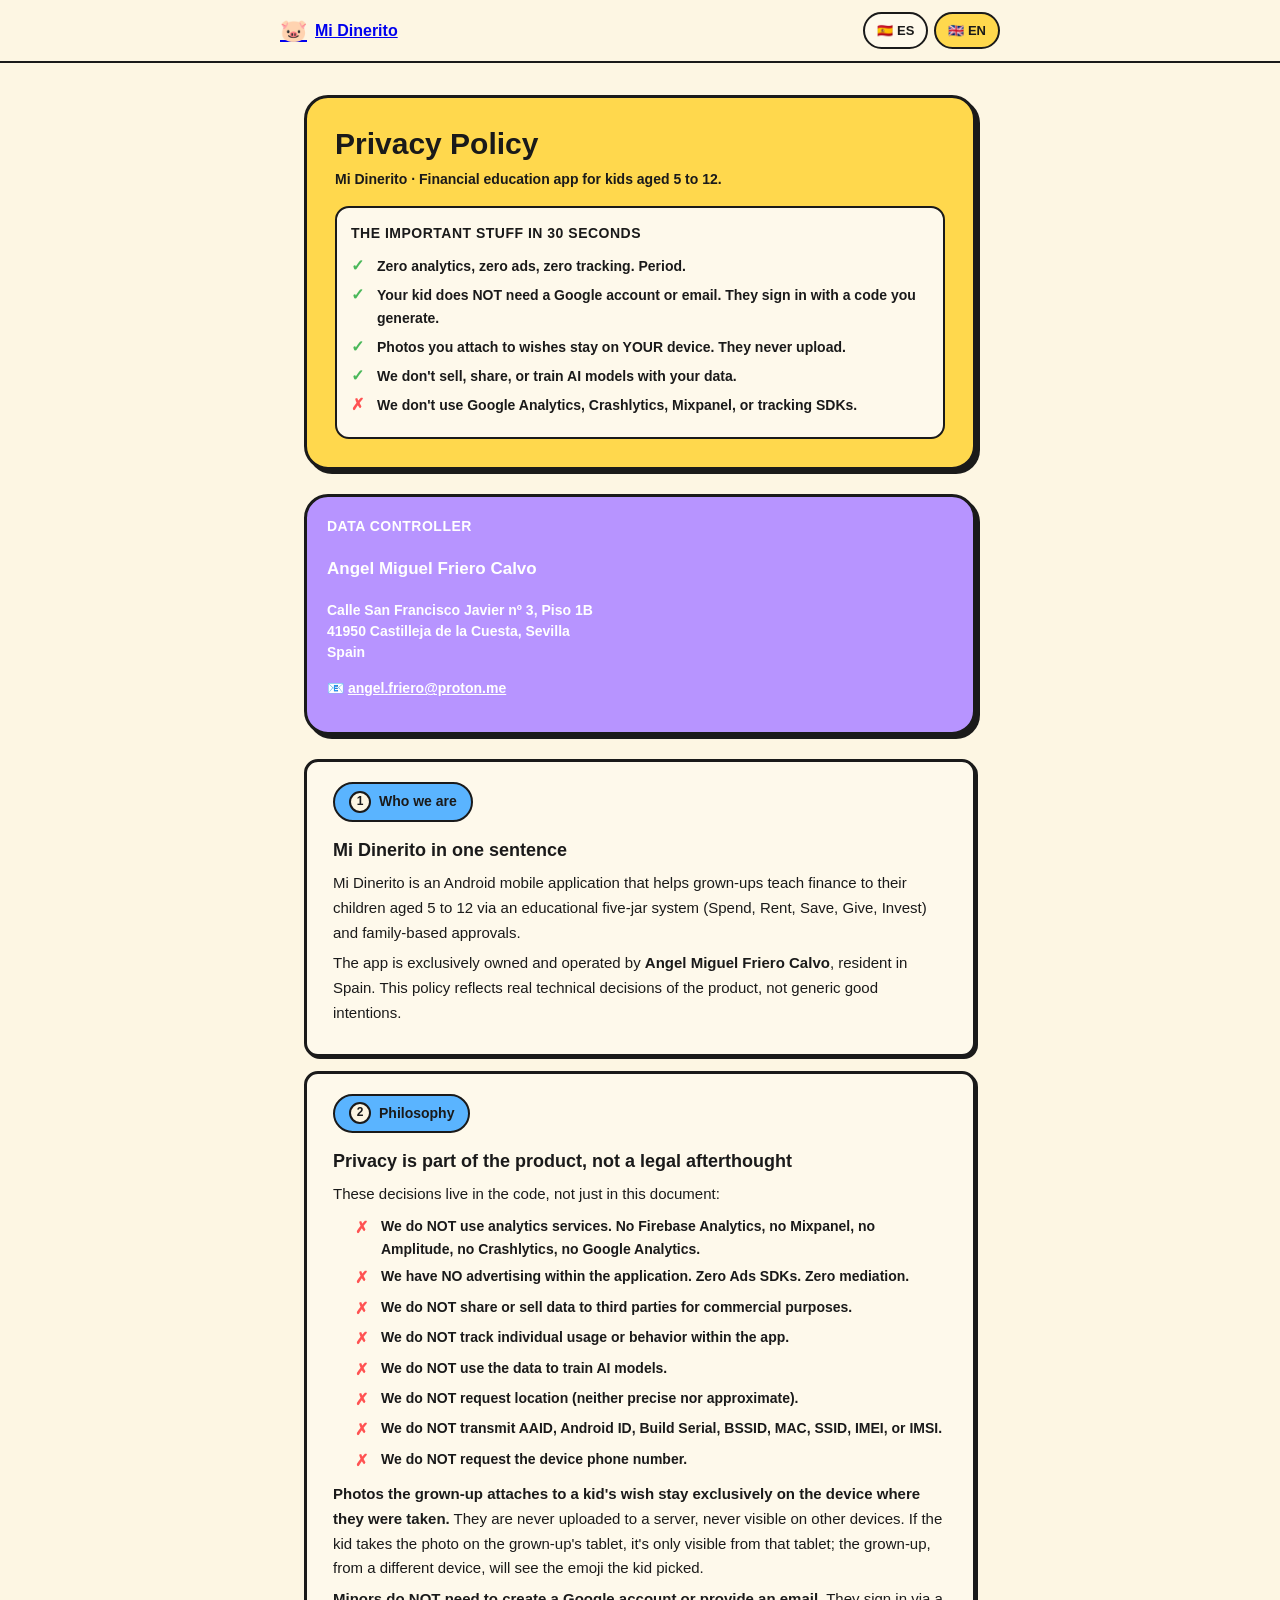
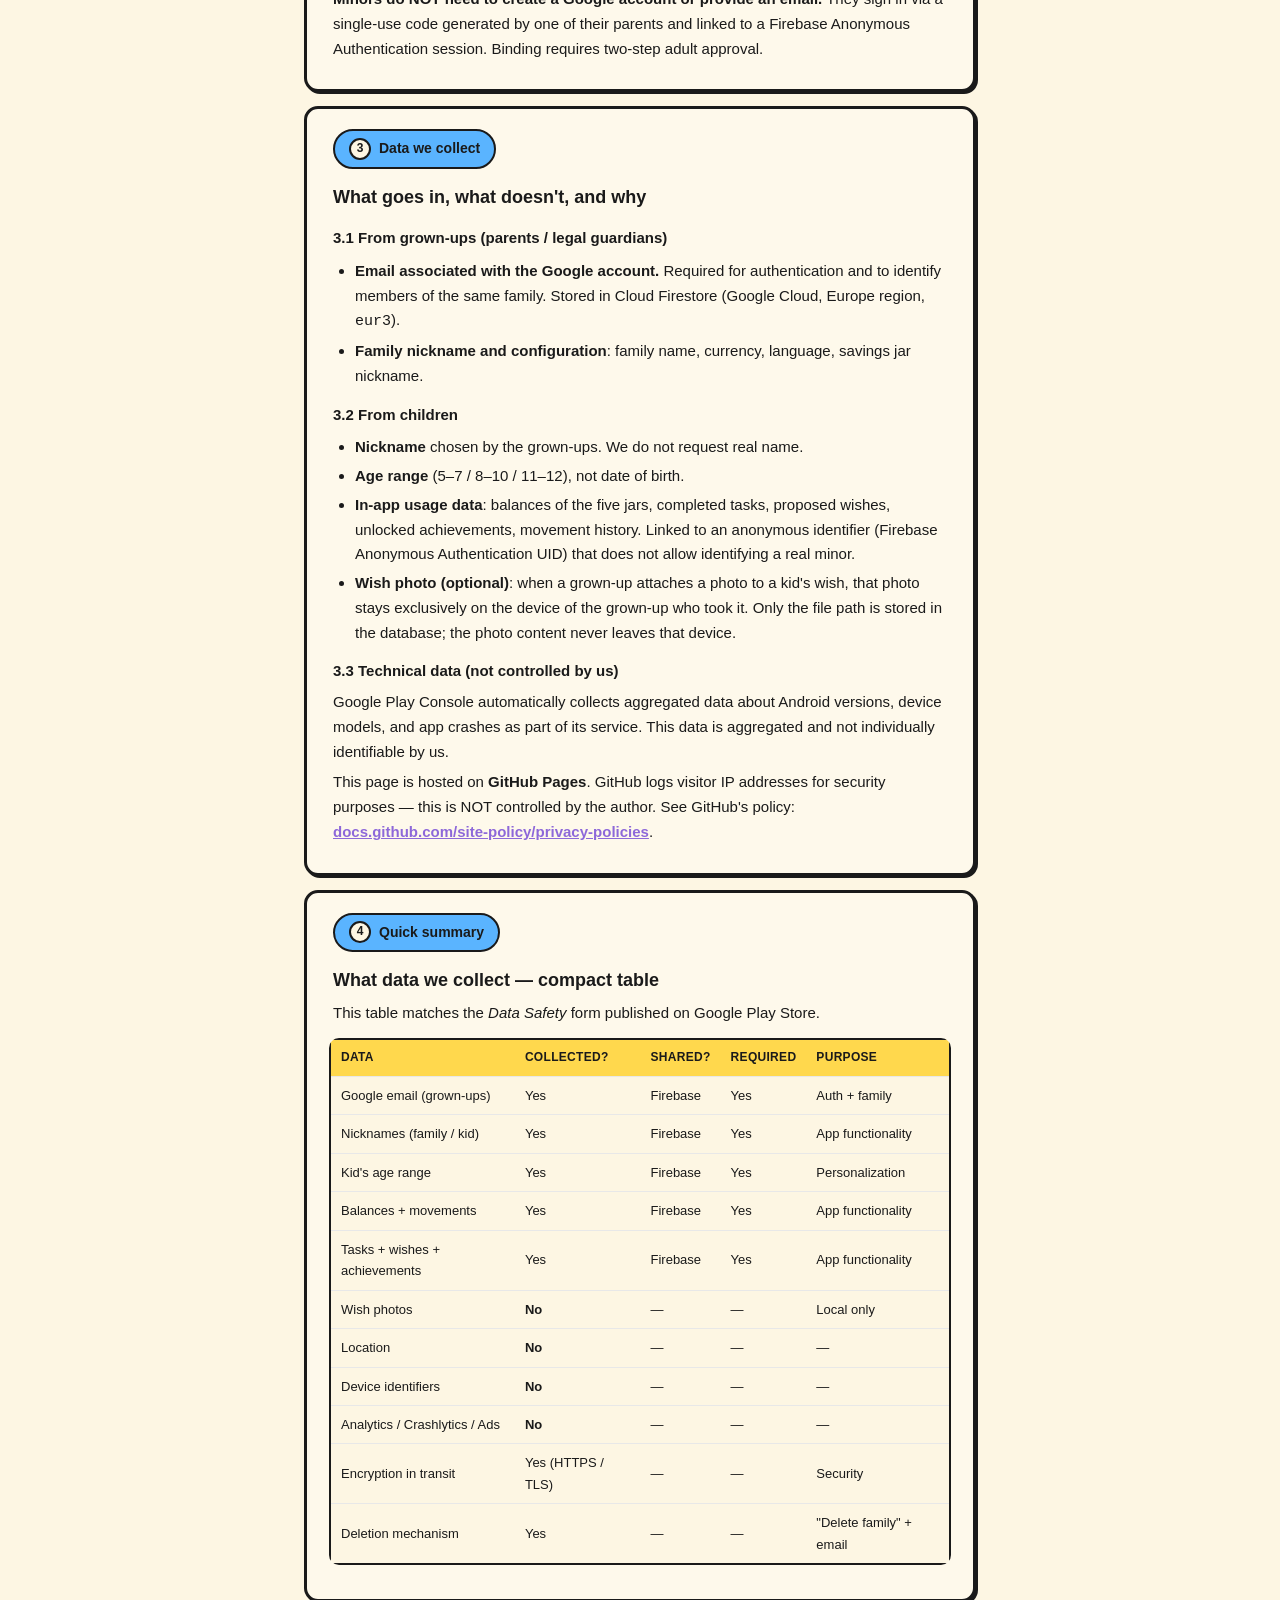
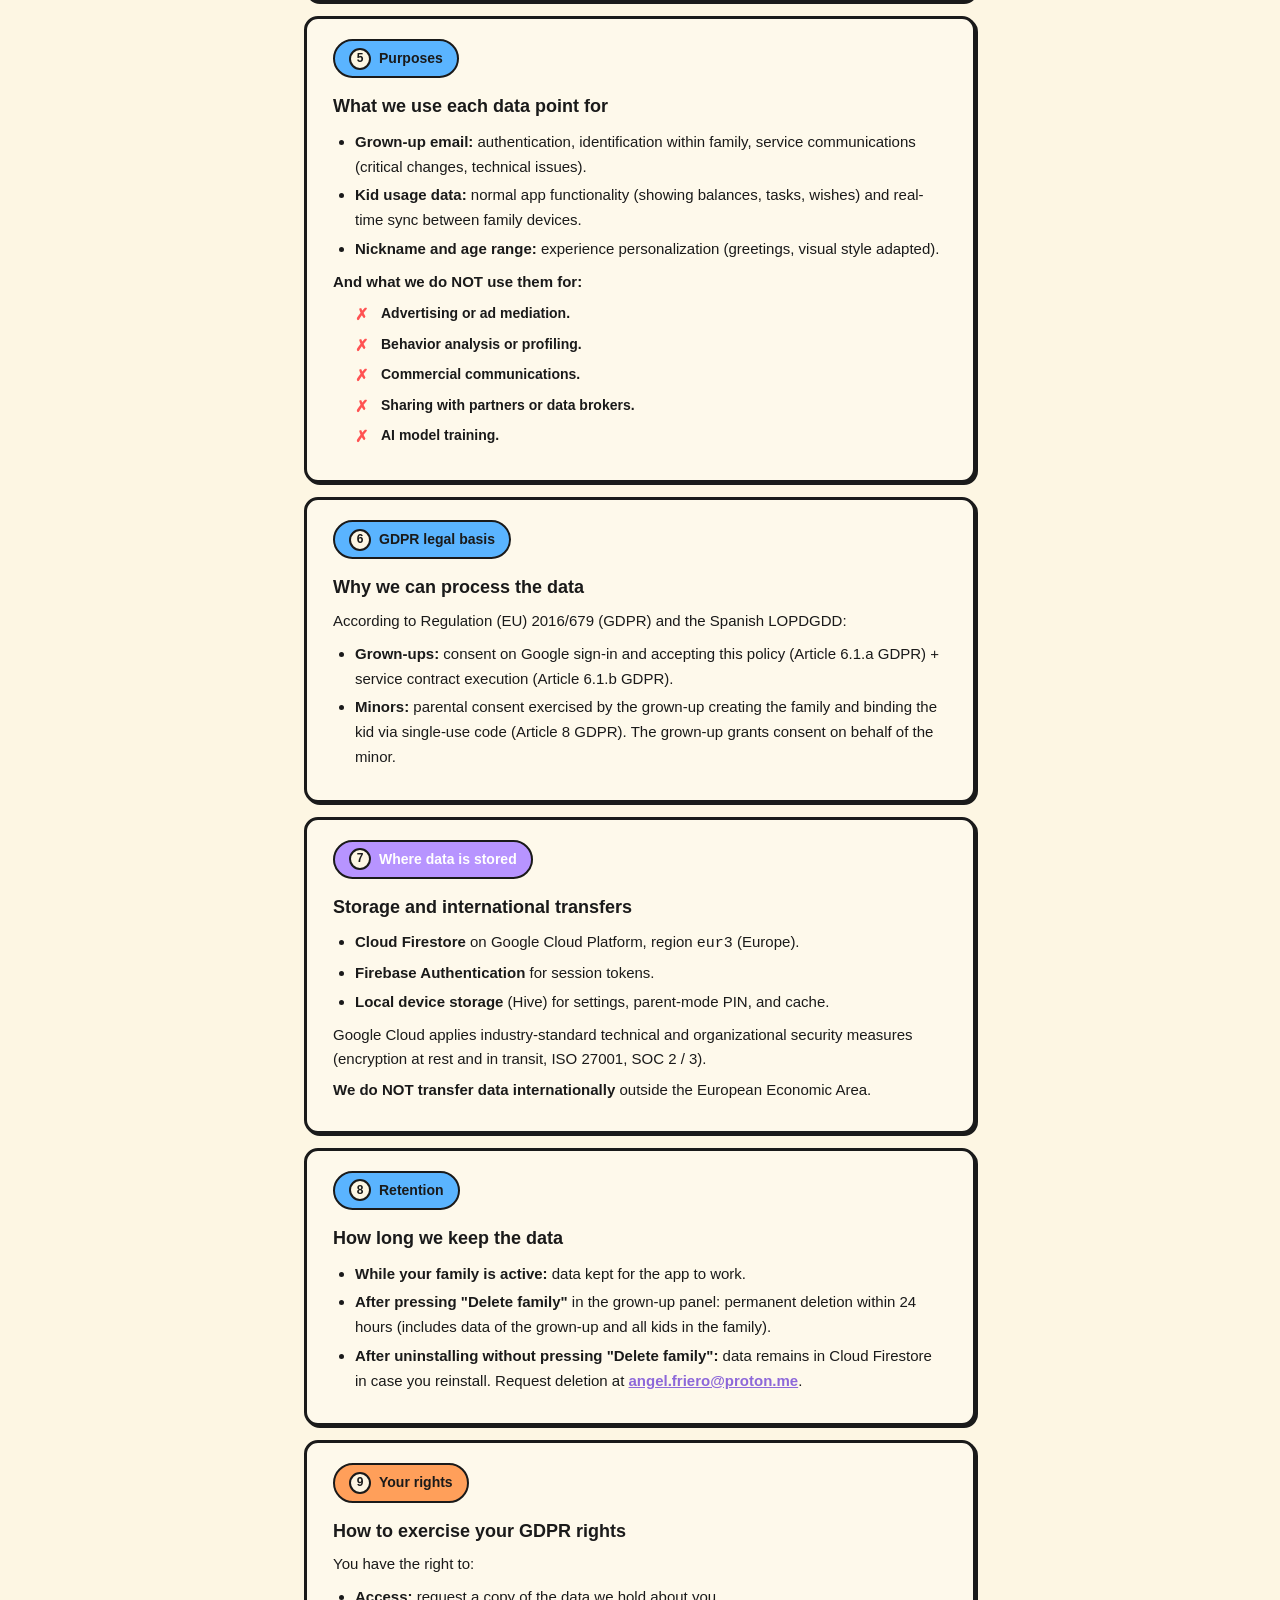
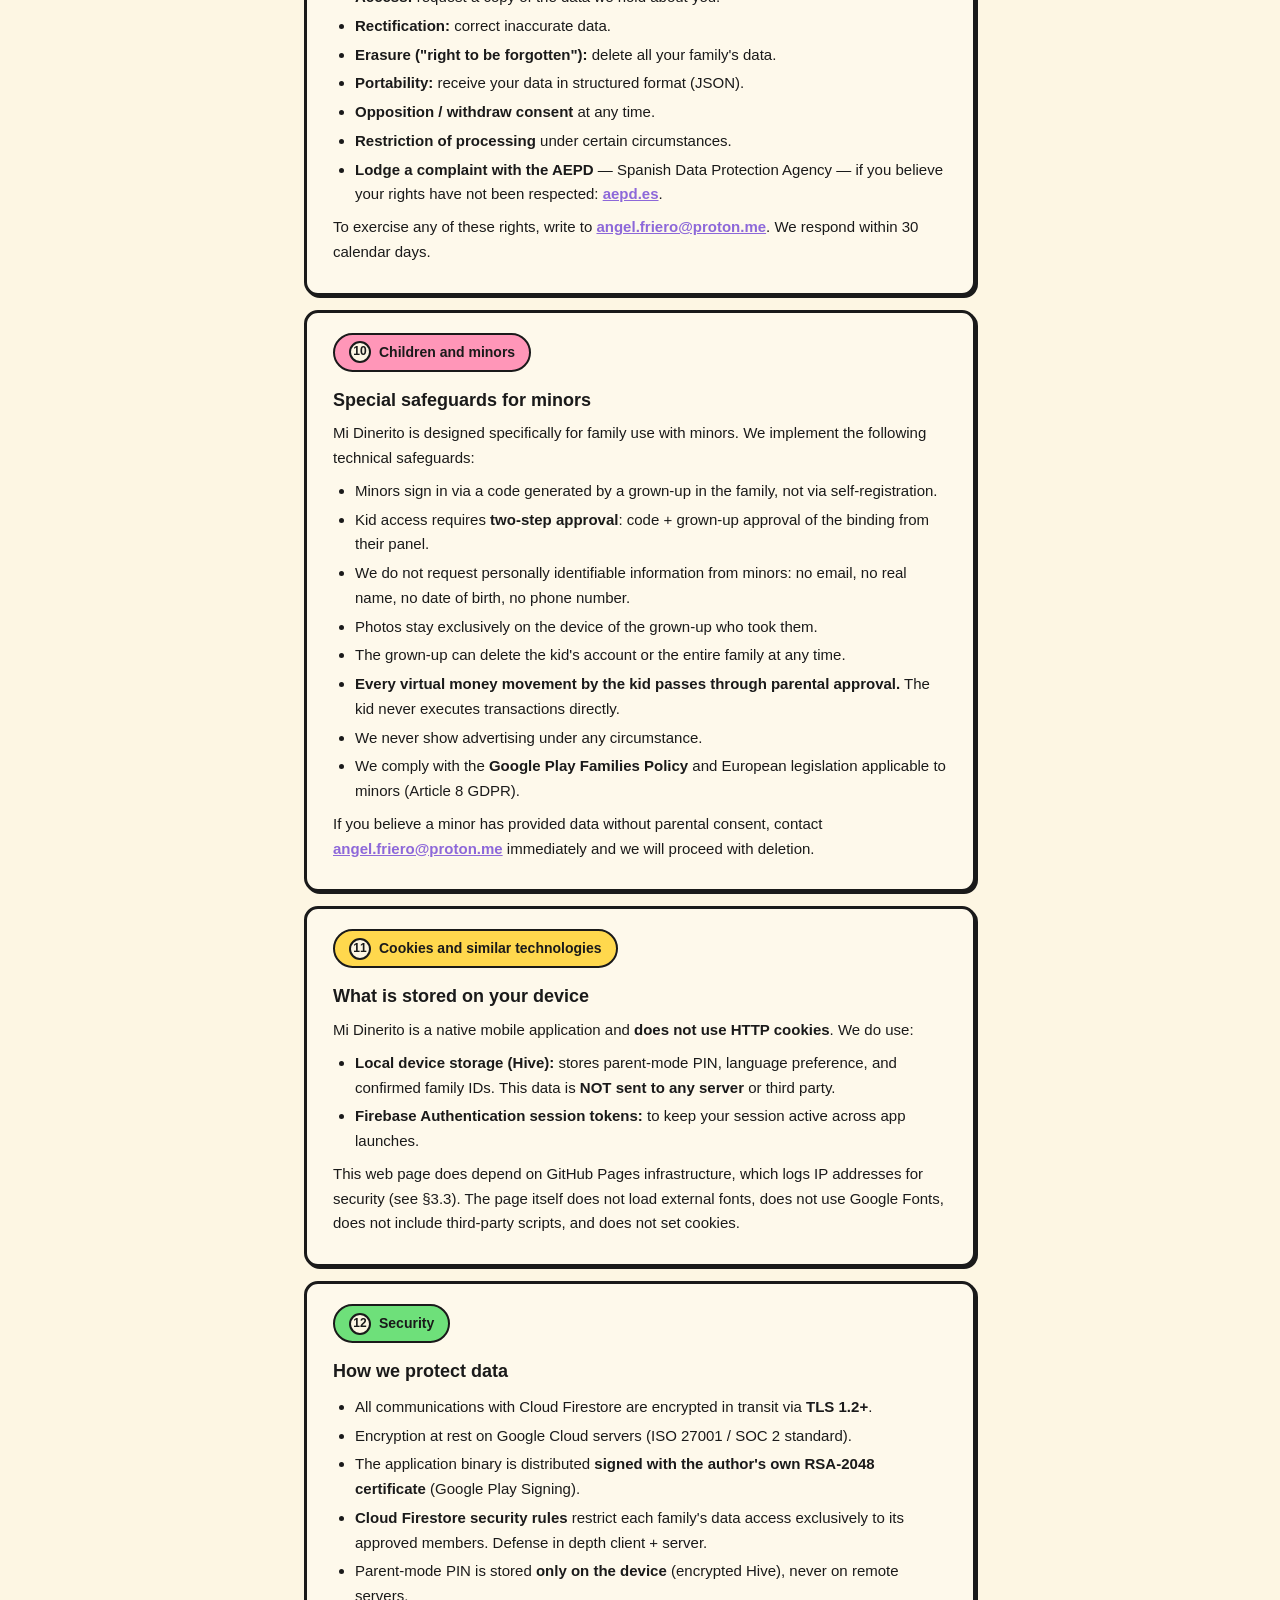
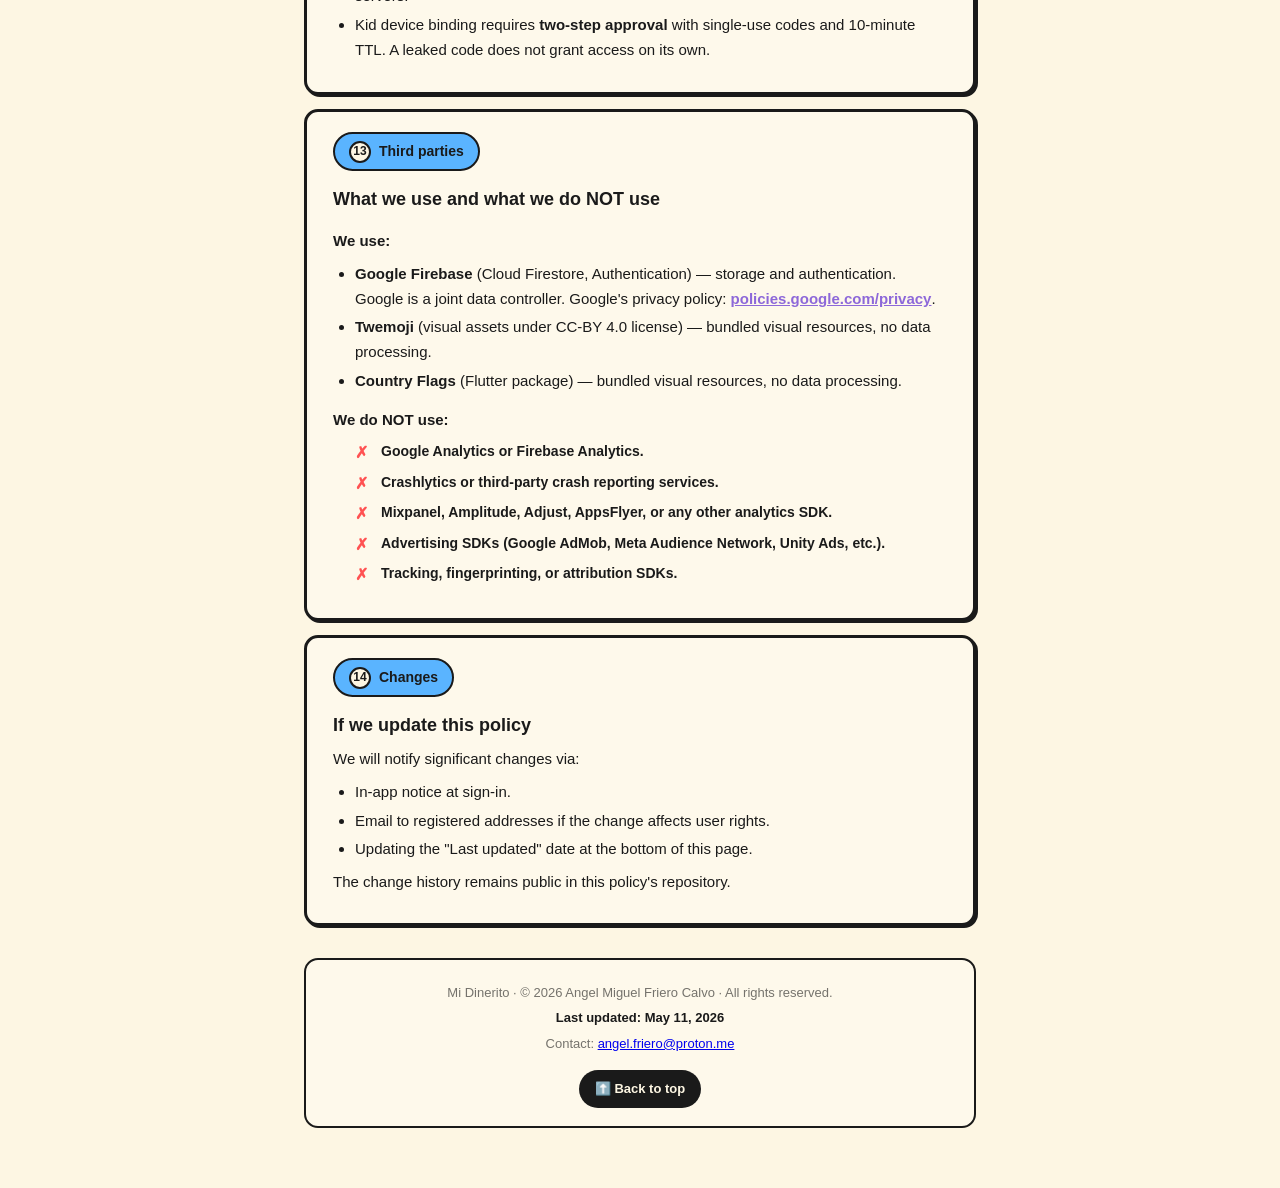
==== en.html @ 56e3ef99 "Initial commit: privacy policy site (ES + EN) - index.html: política de privacidad en español - en.h" ====
<!DOCTYPE html>
<html lang="en">
<head>
  <meta charset="UTF-8">
  <meta name="viewport" content="width=device-width, initial-scale=1, viewport-fit=cover">
  <meta name="theme-color" content="#fdf6e3" media="(prefers-color-scheme: light)">
  <meta name="theme-color" content="#1f1d18" media="(prefers-color-scheme: dark)">
  <meta name="description" content="Privacy Policy for Mi Dinerito — financial education app for kids aged 5 to 12. Zero analytics, zero ads, zero tracking. Minimal kid data, strong privacy by design.">
  <meta name="robots" content="index, follow">
  <link rel="canonical" href="https://midinerito.github.io/privacy/en.html">
  <link rel="alternate" hreflang="es" href="https://midinerito.github.io/privacy/">
  <link rel="alternate" hreflang="en" href="https://midinerito.github.io/privacy/en.html">
  <link rel="alternate" hreflang="x-default" href="https://midinerito.github.io/privacy/">
  <title>Privacy Policy — Mi Dinerito</title>
  <link rel="stylesheet" href="./style.css">
</head>
<body>

  <a class="skip-link" href="#content">Skip to content</a>

  <header class="header" role="banner">
    <div class="header-inner">
      <a href="./" class="brand" aria-label="Mi Dinerito — home">
        <span class="brand-emoji" aria-hidden="true">🐷</span>
        <span>Mi Dinerito</span>
      </a>
      <nav class="lang-switcher" aria-label="Language selector">
        <a href="./" class="lang-pill" hreflang="es">🇪🇸 ES</a>
        <a href="./en.html" class="lang-pill" aria-current="true" hreflang="en">🇬🇧 EN</a>
      </nav>
    </div>
  </header>

  <main id="content" role="main">

    <!-- ─────────── TL;DR ─────────── -->
    <section class="hero" aria-labelledby="hero-title">
      <h1 id="hero-title">Privacy Policy</h1>
      <p class="hero-sub">Mi Dinerito · Financial education app for kids aged 5 to 12.</p>

      <div class="hero-tldr">
        <h2>The important stuff in 30 seconds</h2>
        <ul>
          <li>Zero analytics, zero ads, zero tracking. Period.</li>
          <li>Your kid does NOT need a Google account or email. They sign in with a code you generate.</li>
          <li>Photos you attach to wishes stay on YOUR device. They never upload.</li>
          <li>We don't sell, share, or train AI models with your data.</li>
          <li class="no">We don't use Google Analytics, Crashlytics, Mixpanel, or tracking SDKs.</li>
        </ul>
      </div>
    </section>

    <!-- ─────────── Data controller ─────────── -->
    <section class="responsible" aria-labelledby="responsible-title">
      <h2 id="responsible-title">Data controller</h2>
      <p class="responsible-name">Angel Miguel Friero Calvo</p>
      <p class="responsible-address" id="legal-address">
        <strong>Calle San Francisco Javier nº 3, Piso 1B</strong><br>
        41950 Castilleja de la Cuesta, Sevilla<br>
        Spain
      </p>
      <p class="responsible-contact">
        📧 <a href="mailto:angel.friero@proton.me">angel.friero@proton.me</a>
      </p>
    </section>

    <!-- ─────────── 1. Who we are ─────────── -->
    <section class="section">
      <span class="section-header"><span class="num">1</span> Who we are</span>
      <h2 class="section-title">Mi Dinerito in one sentence</h2>
      <p>
        Mi Dinerito is an Android mobile application that helps grown-ups teach finance to their
        children aged 5 to 12 via an educational five-jar system (Spend, Rent, Save, Give, Invest)
        and family-based approvals.
      </p>
      <p>
        The app is exclusively owned and operated by <strong>Angel Miguel Friero Calvo</strong>,
        resident in Spain. This policy reflects real technical decisions of the product, not
        generic good intentions.
      </p>
    </section>

    <!-- ─────────── 2. Privacy philosophy ─────────── -->
    <section class="section">
      <span class="section-header"><span class="num">2</span> Philosophy</span>
      <h2 class="section-title">Privacy is part of the product, not a legal afterthought</h2>
      <p>These decisions live in the code, not just in this document:</p>
      <ul class="no-list">
        <li>We do NOT use analytics services. No Firebase Analytics, no Mixpanel, no Amplitude, no Crashlytics, no Google Analytics.</li>
        <li>We have NO advertising within the application. Zero Ads SDKs. Zero mediation.</li>
        <li>We do NOT share or sell data to third parties for commercial purposes.</li>
        <li>We do NOT track individual usage or behavior within the app.</li>
        <li>We do NOT use the data to train AI models.</li>
        <li>We do NOT request location (neither precise nor approximate).</li>
        <li>We do NOT transmit AAID, Android ID, Build Serial, BSSID, MAC, SSID, IMEI, or IMSI.</li>
        <li>We do NOT request the device phone number.</li>
      </ul>
      <p>
        <strong>Photos the grown-up attaches to a kid's wish stay exclusively on the device where
        they were taken.</strong> They are never uploaded to a server, never visible on other
        devices. If the kid takes the photo on the grown-up's tablet, it's only visible from that
        tablet; the grown-up, from a different device, will see the emoji the kid picked.
      </p>
      <p>
        <strong>Minors do NOT need to create a Google account or provide an email.</strong>
        They sign in via a single-use code generated by one of their parents and linked to a
        Firebase Anonymous Authentication session. Binding requires two-step adult approval.
      </p>
    </section>

    <!-- ─────────── 3. Data we collect ─────────── -->
    <section class="section">
      <span class="section-header"><span class="num">3</span> Data we collect</span>
      <h2 class="section-title">What goes in, what doesn't, and why</h2>

      <h3>3.1 From grown-ups (parents / legal guardians)</h3>
      <ul>
        <li><strong>Email associated with the Google account.</strong> Required for authentication
            and to identify members of the same family. Stored in Cloud Firestore (Google Cloud,
            Europe region, <code>eur3</code>).</li>
        <li><strong>Family nickname and configuration</strong>: family name, currency, language,
            savings jar nickname.</li>
      </ul>

      <h3>3.2 From children</h3>
      <ul>
        <li><strong>Nickname</strong> chosen by the grown-ups. We do not request real name.</li>
        <li><strong>Age range</strong> (5–7 / 8–10 / 11–12), not date of birth.</li>
        <li><strong>In-app usage data</strong>: balances of the five jars, completed tasks,
            proposed wishes, unlocked achievements, movement history. Linked to an anonymous
            identifier (Firebase Anonymous Authentication UID) that does not allow identifying a
            real minor.</li>
        <li><strong>Wish photo (optional)</strong>: when a grown-up attaches a photo to a kid's
            wish, that photo stays exclusively on the device of the grown-up who took it. Only the
            file path is stored in the database; the photo content never leaves that device.</li>
      </ul>

      <h3>3.3 Technical data (not controlled by us)</h3>
      <p>
        Google Play Console automatically collects aggregated data about Android versions, device
        models, and app crashes as part of its service. This data is aggregated and not
        individually identifiable by us.
      </p>
      <p>
        This page is hosted on <strong>GitHub Pages</strong>. GitHub logs visitor IP addresses for
        security purposes — this is NOT controlled by the author. See GitHub's policy:
        <a href="https://docs.github.com/site-policy/privacy-policies/github-privacy-statement" rel="noopener noreferrer" target="_blank">docs.github.com/site-policy/privacy-policies</a>.
      </p>
    </section>

    <!-- ─────────── 4. Data Safety summary ─────────── -->
    <section class="section">
      <span class="section-header"><span class="num">4</span> Quick summary</span>
      <h2 class="section-title">What data we collect — compact table</h2>
      <p>
        This table matches the <em>Data Safety</em> form published on Google Play Store.
      </p>
      <div class="data-table-wrap">
        <table class="data-table">
          <thead>
            <tr>
              <th>Data</th>
              <th>Collected?</th>
              <th>Shared?</th>
              <th>Required</th>
              <th>Purpose</th>
            </tr>
          </thead>
          <tbody>
            <tr><td>Google email (grown-ups)</td><td>Yes</td><td>Firebase</td><td>Yes</td><td>Auth + family</td></tr>
            <tr><td>Nicknames (family / kid)</td><td>Yes</td><td>Firebase</td><td>Yes</td><td>App functionality</td></tr>
            <tr><td>Kid's age range</td><td>Yes</td><td>Firebase</td><td>Yes</td><td>Personalization</td></tr>
            <tr><td>Balances + movements</td><td>Yes</td><td>Firebase</td><td>Yes</td><td>App functionality</td></tr>
            <tr><td>Tasks + wishes + achievements</td><td>Yes</td><td>Firebase</td><td>Yes</td><td>App functionality</td></tr>
            <tr><td>Wish photos</td><td><strong>No</strong></td><td>—</td><td>—</td><td>Local only</td></tr>
            <tr><td>Location</td><td><strong>No</strong></td><td>—</td><td>—</td><td>—</td></tr>
            <tr><td>Device identifiers</td><td><strong>No</strong></td><td>—</td><td>—</td><td>—</td></tr>
            <tr><td>Analytics / Crashlytics / Ads</td><td><strong>No</strong></td><td>—</td><td>—</td><td>—</td></tr>
            <tr><td>Encryption in transit</td><td>Yes (HTTPS / TLS)</td><td>—</td><td>—</td><td>Security</td></tr>
            <tr><td>Deletion mechanism</td><td>Yes</td><td>—</td><td>—</td><td>"Delete family" + email</td></tr>
          </tbody>
        </table>
      </div>
    </section>

    <!-- ─────────── 5. Purposes ─────────── -->
    <section class="section">
      <span class="section-header"><span class="num">5</span> Purposes</span>
      <h2 class="section-title">What we use each data point for</h2>
      <ul>
        <li><strong>Grown-up email:</strong> authentication, identification within family, service
            communications (critical changes, technical issues).</li>
        <li><strong>Kid usage data:</strong> normal app functionality (showing balances, tasks,
            wishes) and real-time sync between family devices.</li>
        <li><strong>Nickname and age range:</strong> experience personalization (greetings, visual
            style adapted).</li>
      </ul>
      <p><strong>And what we do NOT use them for:</strong></p>
      <ul class="no-list">
        <li>Advertising or ad mediation.</li>
        <li>Behavior analysis or profiling.</li>
        <li>Commercial communications.</li>
        <li>Sharing with partners or data brokers.</li>
        <li>AI model training.</li>
      </ul>
    </section>

    <!-- ─────────── 6. Legal basis ─────────── -->
    <section class="section">
      <span class="section-header"><span class="num">6</span> GDPR legal basis</span>
      <h2 class="section-title">Why we can process the data</h2>
      <p>According to Regulation (EU) 2016/679 (GDPR) and the Spanish LOPDGDD:</p>
      <ul>
        <li><strong>Grown-ups:</strong> consent on Google sign-in and accepting this policy
            (Article 6.1.a GDPR) + service contract execution (Article 6.1.b GDPR).</li>
        <li><strong>Minors:</strong> parental consent exercised by the grown-up creating the
            family and binding the kid via single-use code (Article 8 GDPR). The grown-up grants
            consent on behalf of the minor.</li>
      </ul>
    </section>

    <!-- ─────────── 7. Storage ─────────── -->
    <section class="section section--storage">
      <span class="section-header"><span class="num">7</span> Where data is stored</span>
      <h2 class="section-title">Storage and international transfers</h2>
      <ul>
        <li><strong>Cloud Firestore</strong> on Google Cloud Platform, region <code>eur3</code> (Europe).</li>
        <li><strong>Firebase Authentication</strong> for session tokens.</li>
        <li><strong>Local device storage</strong> (Hive) for settings, parent-mode PIN, and cache.</li>
      </ul>
      <p>
        Google Cloud applies industry-standard technical and organizational security measures
        (encryption at rest and in transit, ISO 27001, SOC 2 / 3).
      </p>
      <p>
        <strong>We do NOT transfer data internationally</strong> outside the European Economic Area.
      </p>
    </section>

    <!-- ─────────── 8. Retention ─────────── -->
    <section class="section">
      <span class="section-header"><span class="num">8</span> Retention</span>
      <h2 class="section-title">How long we keep the data</h2>
      <ul>
        <li><strong>While your family is active:</strong> data kept for the app to work.</li>
        <li><strong>After pressing "Delete family"</strong> in the grown-up panel: permanent
            deletion within 24 hours (includes data of the grown-up and all kids in the family).</li>
        <li><strong>After uninstalling without pressing "Delete family":</strong> data remains in
            Cloud Firestore in case you reinstall. Request deletion at
            <a href="mailto:angel.friero@proton.me">angel.friero@proton.me</a>.</li>
      </ul>
    </section>

    <!-- ─────────── 9. Your rights ─────────── -->
    <section class="section section--rights">
      <span class="section-header"><span class="num">9</span> Your rights</span>
      <h2 class="section-title">How to exercise your GDPR rights</h2>
      <p>You have the right to:</p>
      <ul>
        <li><strong>Access:</strong> request a copy of the data we hold about you.</li>
        <li><strong>Rectification:</strong> correct inaccurate data.</li>
        <li><strong>Erasure ("right to be forgotten"):</strong> delete all your family's data.</li>
        <li><strong>Portability:</strong> receive your data in structured format (JSON).</li>
        <li><strong>Opposition / withdraw consent</strong> at any time.</li>
        <li><strong>Restriction of processing</strong> under certain circumstances.</li>
        <li><strong>Lodge a complaint with the AEPD</strong> — Spanish Data Protection Agency — if
            you believe your rights have not been respected:
            <a href="https://www.aepd.es/en" rel="noopener noreferrer" target="_blank">aepd.es</a>.</li>
      </ul>
      <p>
        To exercise any of these rights, write to
        <a href="mailto:angel.friero@proton.me">angel.friero@proton.me</a>.
        We respond within 30 calendar days.
      </p>
    </section>

    <!-- ─────────── 10. Children and minors ─────────── -->
    <section class="section section--minors">
      <span class="section-header"><span class="num">10</span> Children and minors</span>
      <h2 class="section-title">Special safeguards for minors</h2>
      <p>
        Mi Dinerito is designed specifically for family use with minors. We implement the
        following technical safeguards:
      </p>
      <ul>
        <li>Minors sign in via a code generated by a grown-up in the family, not via self-registration.</li>
        <li>Kid access requires <strong>two-step approval</strong>: code + grown-up approval of
            the binding from their panel.</li>
        <li>We do not request personally identifiable information from minors: no email, no real
            name, no date of birth, no phone number.</li>
        <li>Photos stay exclusively on the device of the grown-up who took them.</li>
        <li>The grown-up can delete the kid's account or the entire family at any time.</li>
        <li><strong>Every virtual money movement by the kid passes through parental approval.</strong>
            The kid never executes transactions directly.</li>
        <li>We never show advertising under any circumstance.</li>
        <li>We comply with the <strong>Google Play Families Policy</strong> and European
            legislation applicable to minors (Article 8 GDPR).</li>
      </ul>
      <p>
        If you believe a minor has provided data without parental consent, contact
        <a href="mailto:angel.friero@proton.me">angel.friero@proton.me</a> immediately and we will
        proceed with deletion.
      </p>
    </section>

    <!-- ─────────── 11. Cookies and similar ─────────── -->
    <section class="section section--cookies">
      <span class="section-header"><span class="num">11</span> Cookies and similar technologies</span>
      <h2 class="section-title">What is stored on your device</h2>
      <p>
        Mi Dinerito is a native mobile application and <strong>does not use HTTP cookies</strong>.
        We do use:
      </p>
      <ul>
        <li><strong>Local device storage (Hive):</strong> stores parent-mode PIN, language
            preference, and confirmed family IDs. This data is
            <strong>NOT sent to any server</strong> or third party.</li>
        <li><strong>Firebase Authentication session tokens:</strong> to keep your session active
            across app launches.</li>
      </ul>
      <p>
        This web page does depend on GitHub Pages infrastructure, which logs IP addresses for
        security (see §3.3). The page itself does not load external fonts, does not use Google
        Fonts, does not include third-party scripts, and does not set cookies.
      </p>
    </section>

    <!-- ─────────── 12. Security ─────────── -->
    <section class="section section--security">
      <span class="section-header"><span class="num">12</span> Security</span>
      <h2 class="section-title">How we protect data</h2>
      <ul>
        <li>All communications with Cloud Firestore are encrypted in transit via
            <strong>TLS 1.2+</strong>.</li>
        <li>Encryption at rest on Google Cloud servers (ISO 27001 / SOC 2 standard).</li>
        <li>The application binary is distributed <strong>signed with the author's own RSA-2048
            certificate</strong> (Google Play Signing).</li>
        <li><strong>Cloud Firestore security rules</strong> restrict each family's data access
            exclusively to its approved members. Defense in depth client + server.</li>
        <li>Parent-mode PIN is stored <strong>only on the device</strong> (encrypted Hive), never
            on remote servers.</li>
        <li>Kid device binding requires <strong>two-step approval</strong> with single-use codes
            and 10-minute TTL. A leaked code does not grant access on its own.</li>
      </ul>
    </section>

    <!-- ─────────── 13. Third parties ─────────── -->
    <section class="section">
      <span class="section-header"><span class="num">13</span> Third parties</span>
      <h2 class="section-title">What we use and what we do NOT use</h2>
      <h3>We use:</h3>
      <ul>
        <li><strong>Google Firebase</strong> (Cloud Firestore, Authentication) — storage and
            authentication. Google is a joint data controller. Google's privacy policy:
            <a href="https://policies.google.com/privacy" rel="noopener noreferrer" target="_blank">policies.google.com/privacy</a>.</li>
        <li><strong>Twemoji</strong> (visual assets under CC-BY 4.0 license) — bundled visual
            resources, no data processing.</li>
        <li><strong>Country Flags</strong> (Flutter package) — bundled visual resources, no data
            processing.</li>
      </ul>
      <h3>We do NOT use:</h3>
      <ul class="no-list">
        <li>Google Analytics or Firebase Analytics.</li>
        <li>Crashlytics or third-party crash reporting services.</li>
        <li>Mixpanel, Amplitude, Adjust, AppsFlyer, or any other analytics SDK.</li>
        <li>Advertising SDKs (Google AdMob, Meta Audience Network, Unity Ads, etc.).</li>
        <li>Tracking, fingerprinting, or attribution SDKs.</li>
      </ul>
    </section>

    <!-- ─────────── 14. Changes ─────────── -->
    <section class="section">
      <span class="section-header"><span class="num">14</span> Changes</span>
      <h2 class="section-title">If we update this policy</h2>
      <p>We will notify significant changes via:</p>
      <ul>
        <li>In-app notice at sign-in.</li>
        <li>Email to registered addresses if the change affects user rights.</li>
        <li>Updating the "Last updated" date at the bottom of this page.</li>
      </ul>
      <p>The change history remains public in this policy's repository.</p>
    </section>

    <!-- ─────────── Footer ─────────── -->
    <footer class="footer" role="contentinfo">
      <p>Mi Dinerito · © 2026 Angel Miguel Friero Calvo · All rights reserved.</p>
      <p class="update-date">Last updated: <time datetime="2026-05-11">May 11, 2026</time></p>
      <p>Contact: <a href="mailto:angel.friero@proton.me">angel.friero@proton.me</a></p>
      <a class="back-to-top" href="#content">⬆ Back to top</a>
    </footer>

  </main>

</body>
</html>
---- style.css ----
/* Mi Dinerito — Política de privacidad
 * Estilos siguiendo el design system de la app (neobrutalismo + paleta semántica).
 * Sin fuentes externas, sin JS, sin tracking. Stack de sistema para legibilidad universal.
 */

/* ============================================================
 * Variables: paleta semántica (idéntica a `lib/theme/app_theme.dart`).
 * ============================================================ */
:root {
  --cream:       #fdf6e3;
  --cream-soft:  #fef9eb;
  --dark:        #1a1a1a;
  --yellow:      #ffd84d;
  --blue:        #5ab4ff;
  --purple:      #b794ff;
  --purple-dark: #8d68d9;
  --pink:        #ff96b8;
  --orange:      #ff9f5a;
  --green:       #6ee07a;
  --green-dark:  #4ab85a;
  --red:         #ff5252;
  --grey-200:    #e8e8e8;
  --grey-600:    #5e5e5e;
  --black-54:    rgba(0, 0, 0, 0.54);
  --shadow:      4px 4px 0 var(--dark);
  --shadow-sm:   2px 2px 0 var(--dark);
  --border:      2px solid var(--dark);
  --border-thick: 3px solid var(--dark);
  --radius-sm:   10px;
  --radius:      14px;
  --radius-lg:   24px;
  --radius-pill: 50px;
}

/* Auto-adapt dark mode (sutil — invertimos cream/dark, mantenemos colores semánticos). */
@media (prefers-color-scheme: dark) {
  :root {
    --cream:      #1f1d18;
    --cream-soft: #28251f;
    --dark:       #fdf6e3;
    --grey-200:   #3a3a3a;
    --grey-600:   #c8c8c8;
    --black-54:   rgba(255, 255, 255, 0.6);
  }
}

/* ============================================================
 * Reset minimal + base.
 * ============================================================ */
*, *::before, *::after { box-sizing: border-box; }

html {
  -webkit-text-size-adjust: 100%;
  scroll-behavior: smooth;
  scroll-padding-top: 80px; /* compensa header sticky al saltar a anchors */
}

body {
  margin: 0;
  background: var(--cream);
  color: var(--dark);
  font-family:
    -apple-system, BlinkMacSystemFont, "Segoe UI", Roboto, "Helvetica Neue",
    Arial, "Noto Sans", sans-serif,
    "Apple Color Emoji", "Segoe UI Emoji", "Noto Color Emoji";
  font-size: 16px;
  line-height: 1.65;
  -webkit-font-smoothing: antialiased;
  text-rendering: optimizeLegibility;
}

/* Skip link de accesibilidad (visible solo al tab desde teclado). */
.skip-link {
  position: absolute;
  top: -100px;
  left: 12px;
  background: var(--dark);
  color: var(--cream);
  padding: 10px 14px;
  border-radius: var(--radius-sm);
  font-weight: 800;
  z-index: 100;
  text-decoration: none;
}
.skip-link:focus { top: 12px; }

/* ============================================================
 * Header sticky con language switcher.
 * ============================================================ */
.header {
  position: sticky;
  top: 0;
  z-index: 10;
  background: var(--cream);
  border-bottom: var(--border);
  padding: 12px 16px;
}

.header-inner {
  max-width: 720px;
  margin: 0 auto;
  display: flex;
  align-items: center;
  justify-content: space-between;
  gap: 12px;
}

.brand {
  display: flex;
  align-items: center;
  gap: 8px;
  font-weight: 800;
  font-size: 16px;
}

.brand-emoji { font-size: 22px; line-height: 1; }

/* Pills de selector de idioma — patrón del design system §4.2. */
.lang-switcher {
  display: flex;
  gap: 6px;
}

.lang-pill {
  display: inline-flex;
  align-items: center;
  gap: 6px;
  padding: 6px 12px;
  background: var(--cream-soft);
  color: var(--dark);
  border: var(--border);
  border-radius: var(--radius-pill);
  font-size: 13px;
  font-weight: 800;
  text-decoration: none;
  transition: transform 0.08s ease;
}
.lang-pill:hover { transform: translateY(-1px); }
.lang-pill[aria-current="true"] {
  background: var(--yellow);
}

/* ============================================================
 * Layout principal.
 * ============================================================ */
main {
  max-width: 720px;
  margin: 0 auto;
  padding: 24px 16px 48px;
}

/* Hero / TL;DR (NeoCard amarilla — "lo importante"). */
.hero {
  background: var(--yellow);
  border: var(--border-thick);
  border-radius: var(--radius-lg);
  padding: 20px;
  margin-bottom: 24px;
  box-shadow: var(--shadow);
}

.hero h1 {
  margin: 0 0 6px;
  font-size: 26px;
  font-weight: 800;
  line-height: 1.2;
}

.hero-sub {
  margin: 0 0 14px;
  font-size: 14px;
  font-weight: 700;
  color: var(--dark);
}

.hero-tldr {
  margin: 14px 0 0;
  padding: 14px;
  background: var(--cream-soft);
  border: var(--border);
  border-radius: var(--radius);
}

.hero-tldr h2 {
  margin: 0 0 10px;
  font-size: 14px;
  font-weight: 800;
  text-transform: uppercase;
  letter-spacing: 0.5px;
}

.hero-tldr ul {
  margin: 0;
  padding: 0;
  list-style: none;
}

.hero-tldr li {
  display: flex;
  align-items: flex-start;
  gap: 8px;
  font-size: 14px;
  margin: 6px 0;
  font-weight: 600;
}

.hero-tldr li::before {
  content: "✓";
  color: var(--green-dark);
  font-weight: 800;
  flex-shrink: 0;
  width: 18px;
  font-size: 16px;
  line-height: 1.4;
}

.hero-tldr li.no::before {
  content: "✗";
  color: var(--red);
}

/* Identificación responsable (NeoCard púrpura — color "familia/global"). */
.responsible {
  background: var(--purple);
  color: white;
  border: var(--border-thick);
  border-radius: var(--radius-lg);
  padding: 18px 20px;
  margin-bottom: 24px;
  box-shadow: var(--shadow);
}

.responsible h2 {
  margin: 0 0 10px;
  font-size: 14px;
  font-weight: 800;
  text-transform: uppercase;
  letter-spacing: 0.5px;
}

.responsible-name { font-weight: 800; font-size: 17px; }
.responsible-address { font-size: 14px; font-weight: 600; margin-top: 4px; line-height: 1.5; }
.responsible-contact { font-size: 14px; font-weight: 700; margin-top: 8px; }
.responsible-contact a { color: white; text-decoration: underline; }

/* Aviso de placeholder pendiente (solo durante draft local). */
.placeholder-pending {
  background: var(--orange);
  color: var(--dark);
  border: var(--border-thick);
  border-radius: var(--radius-lg);
  padding: 14px 18px;
  margin-bottom: 20px;
  font-weight: 800;
  text-align: center;
  box-shadow: var(--shadow);
}

/* ============================================================
 * Secciones de la política — NeoCard pattern.
 * ============================================================ */
.section {
  background: var(--cream-soft);
  border: var(--border-thick);
  border-radius: var(--radius);
  padding: 18px 20px;
  margin-bottom: 14px;
  box-shadow: var(--shadow-sm);
}

/* Header de sección — pill chip con número + título (patrón §4.2 del design system). */
.section-header {
  display: inline-flex;
  align-items: center;
  gap: 8px;
  background: var(--blue);
  border: var(--border);
  border-radius: var(--radius-pill);
  padding: 6px 14px;
  margin: -2px 0 14px;
  font-size: 14px;
  font-weight: 800;
}

.section-header .num {
  background: var(--cream);
  border: var(--border);
  border-radius: 50%;
  width: 22px;
  height: 22px;
  display: inline-flex;
  align-items: center;
  justify-content: center;
  font-size: 12px;
  font-weight: 800;
}

/* Variantes de color de section-header por significado semántico. */
.section--minors  .section-header { background: var(--pink);   }
.section--security .section-header { background: var(--green);  }
.section--rights  .section-header { background: var(--orange); }
.section--storage .section-header { background: var(--purple); color: white; }
.section--storage .section-header .num { background: var(--cream); color: var(--dark); }
.section--cookies .section-header { background: var(--yellow); }

.section h2.section-title {
  margin: 0 0 6px;
  font-size: 18px;
  font-weight: 800;
}

.section h3 {
  margin: 14px 0 6px;
  font-size: 15px;
  font-weight: 800;
}

.section p, .section li {
  margin: 6px 0;
  font-size: 15px;
  line-height: 1.65;
}

.section ul, .section ol {
  padding-left: 22px;
  margin: 8px 0;
}

.section li {
  margin: 4px 0;
}

.section strong { font-weight: 800; }

.section a {
  color: var(--purple-dark);
  text-decoration: underline;
  font-weight: 700;
  word-break: break-word;
}
@media (prefers-color-scheme: dark) {
  .section a { color: var(--yellow); }
}

/* Lista de "NO usamos para" con cross marks rojas. */
.no-list {
  list-style: none;
  padding: 0;
  margin: 8px 0;
}
.no-list li {
  display: flex;
  align-items: flex-start;
  gap: 8px;
  font-size: 14px;
  font-weight: 700;
}
.no-list li::before {
  content: "✗";
  color: var(--red);
  font-weight: 800;
  flex-shrink: 0;
  width: 18px;
  font-size: 16px;
}

/* Tabla resumen Data Safety. */
.data-table-wrap {
  overflow-x: auto;
  margin: 12px -4px;
  border-radius: var(--radius-sm);
}
table.data-table {
  border-collapse: collapse;
  width: 100%;
  min-width: 480px;
  font-size: 13px;
  background: var(--cream);
  border: var(--border);
  border-radius: var(--radius-sm);
}
table.data-table th,
table.data-table td {
  padding: 8px 10px;
  text-align: left;
  border-bottom: 1px solid var(--grey-200);
}
table.data-table th {
  background: var(--yellow);
  font-weight: 800;
  font-size: 12px;
  text-transform: uppercase;
  letter-spacing: 0.3px;
}
table.data-table tr:last-child td { border-bottom: none; }

/* ============================================================
 * Footer.
 * ============================================================ */
.footer {
  margin-top: 32px;
  padding: 18px 20px;
  border: var(--border);
  border-radius: var(--radius);
  background: var(--cream-soft);
  font-size: 13px;
  text-align: center;
  color: var(--black-54);
}
.footer p { margin: 4px 0; }
.footer .update-date { font-weight: 800; color: var(--dark); }

/* Volver arriba (anchor accesible). */
.back-to-top {
  display: inline-block;
  margin-top: 12px;
  padding: 8px 16px;
  background: var(--dark);
  color: var(--cream);
  border-radius: var(--radius-pill);
  font-weight: 800;
  font-size: 13px;
  text-decoration: none;
}

/* (Idioma: implementado con dos HTML separados — `index.html` ES e
 * `en.html` EN. Cada uno linka al otro vía el lang-switcher del header.
 * Cero JS, cero trucos CSS, SEO-friendly, accesible.) */

/* ============================================================
 * Responsive — desktop (mantener legibilidad larga).
 * ============================================================ */
@media (min-width: 900px) {
  body { font-size: 17px; }
  main { padding: 32px 24px 64px; }
  .hero { padding: 28px; }
  .hero h1 { font-size: 30px; }
  .section { padding: 22px 26px; }
}

@media (prefers-reduced-motion: reduce) {
  html { scroll-behavior: auto; }
  .lang-pill { transition: none; }
}
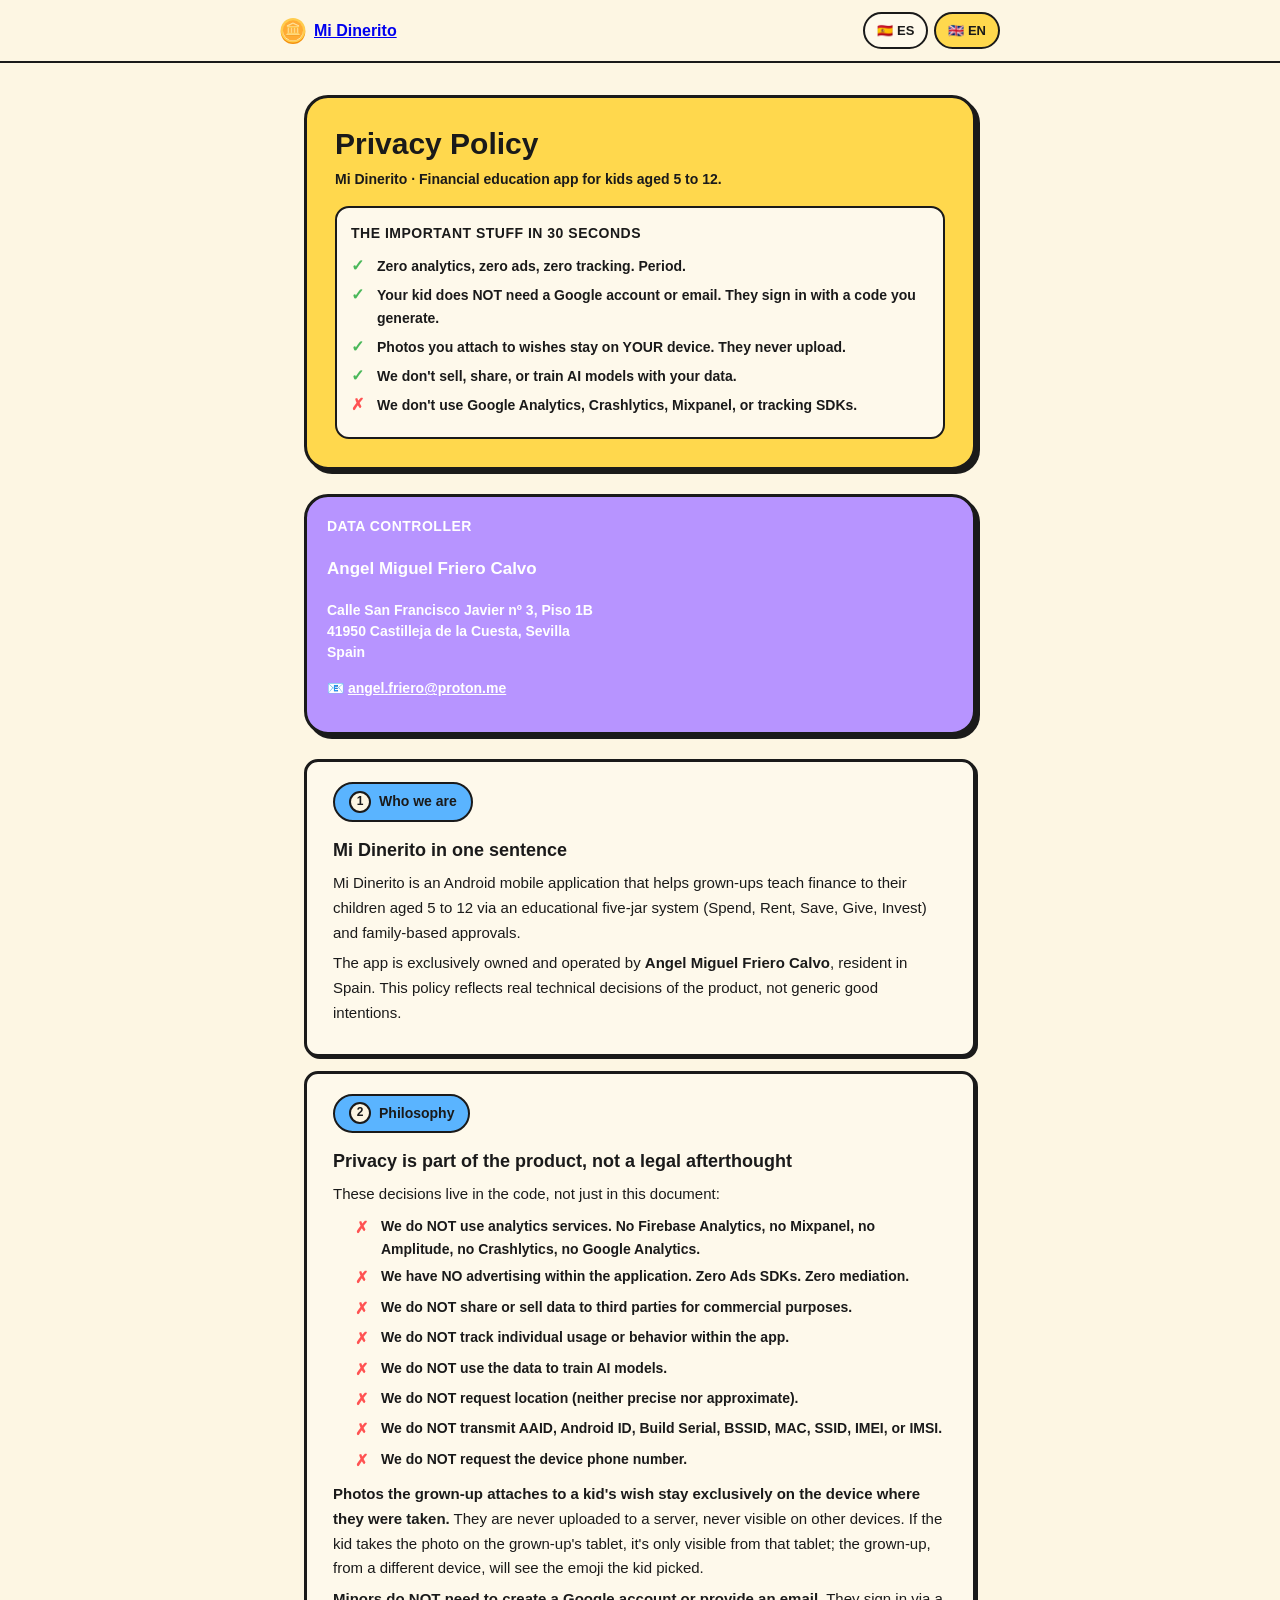
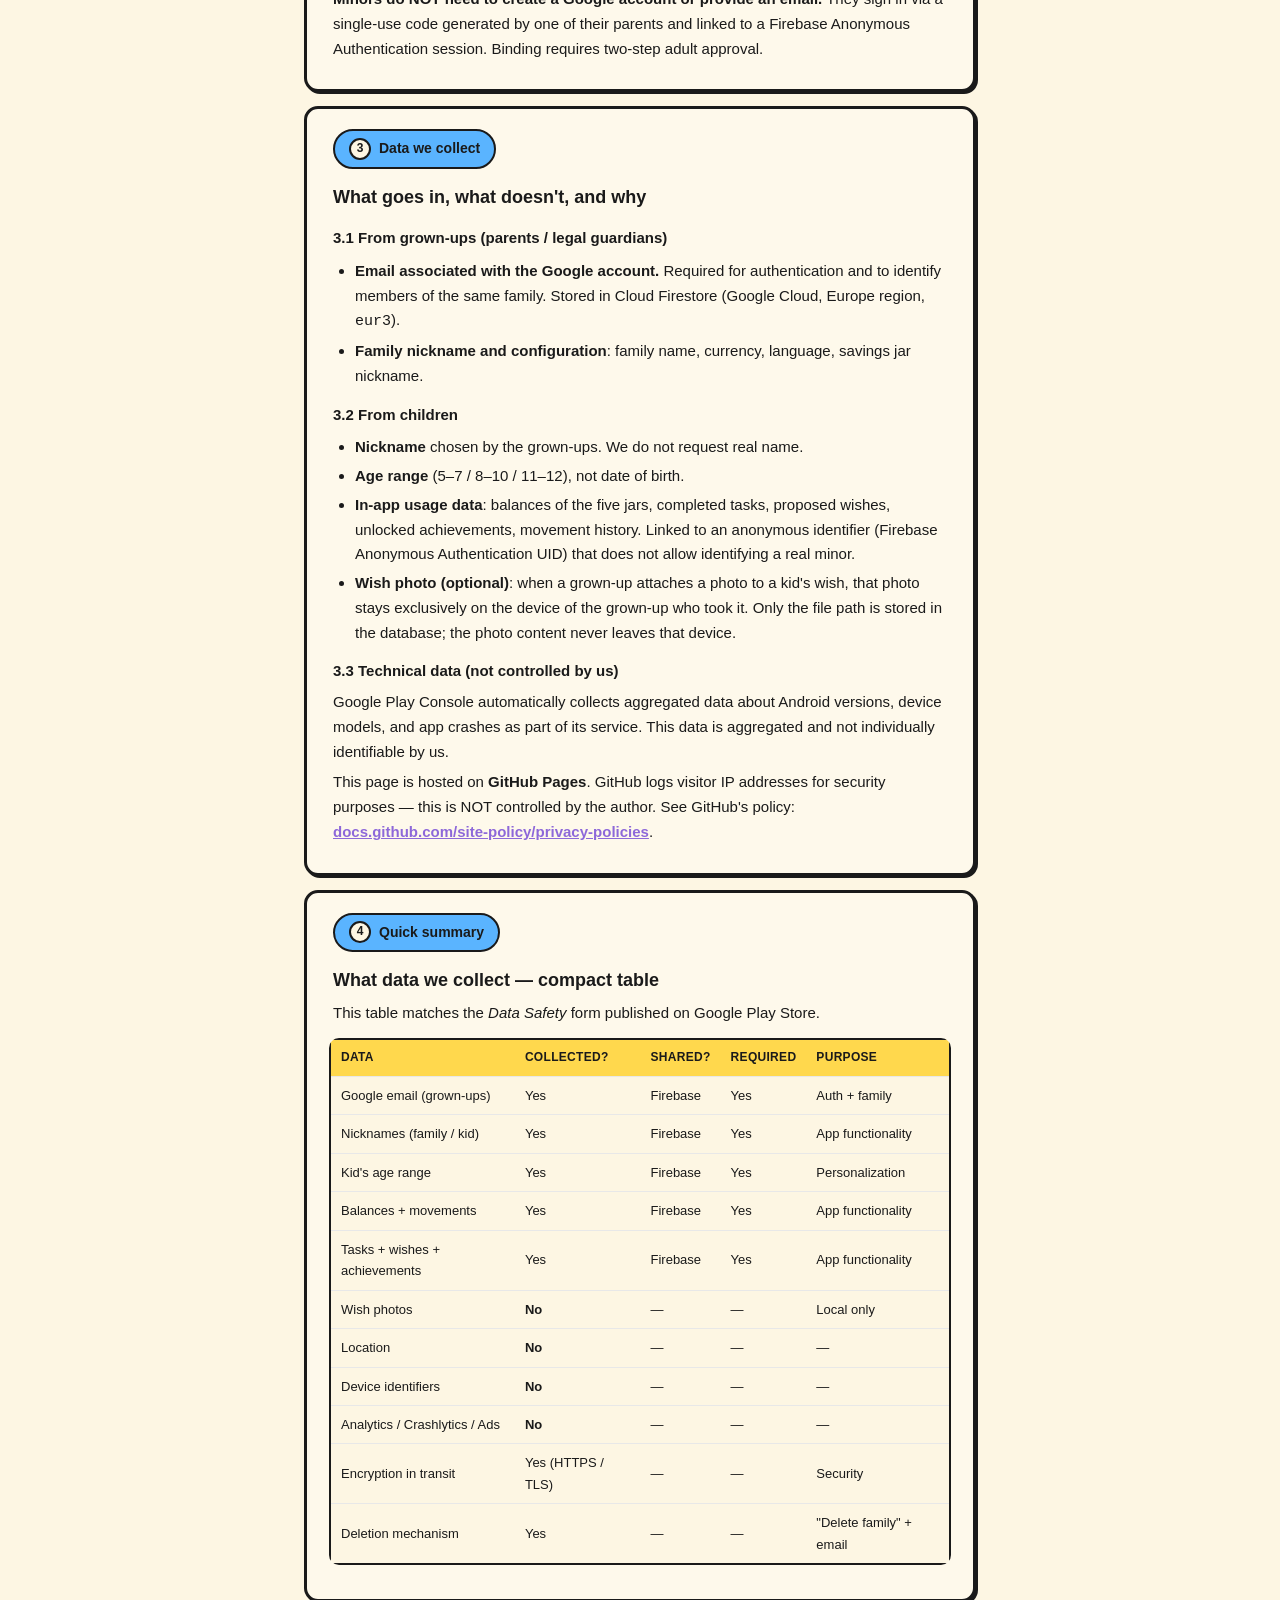
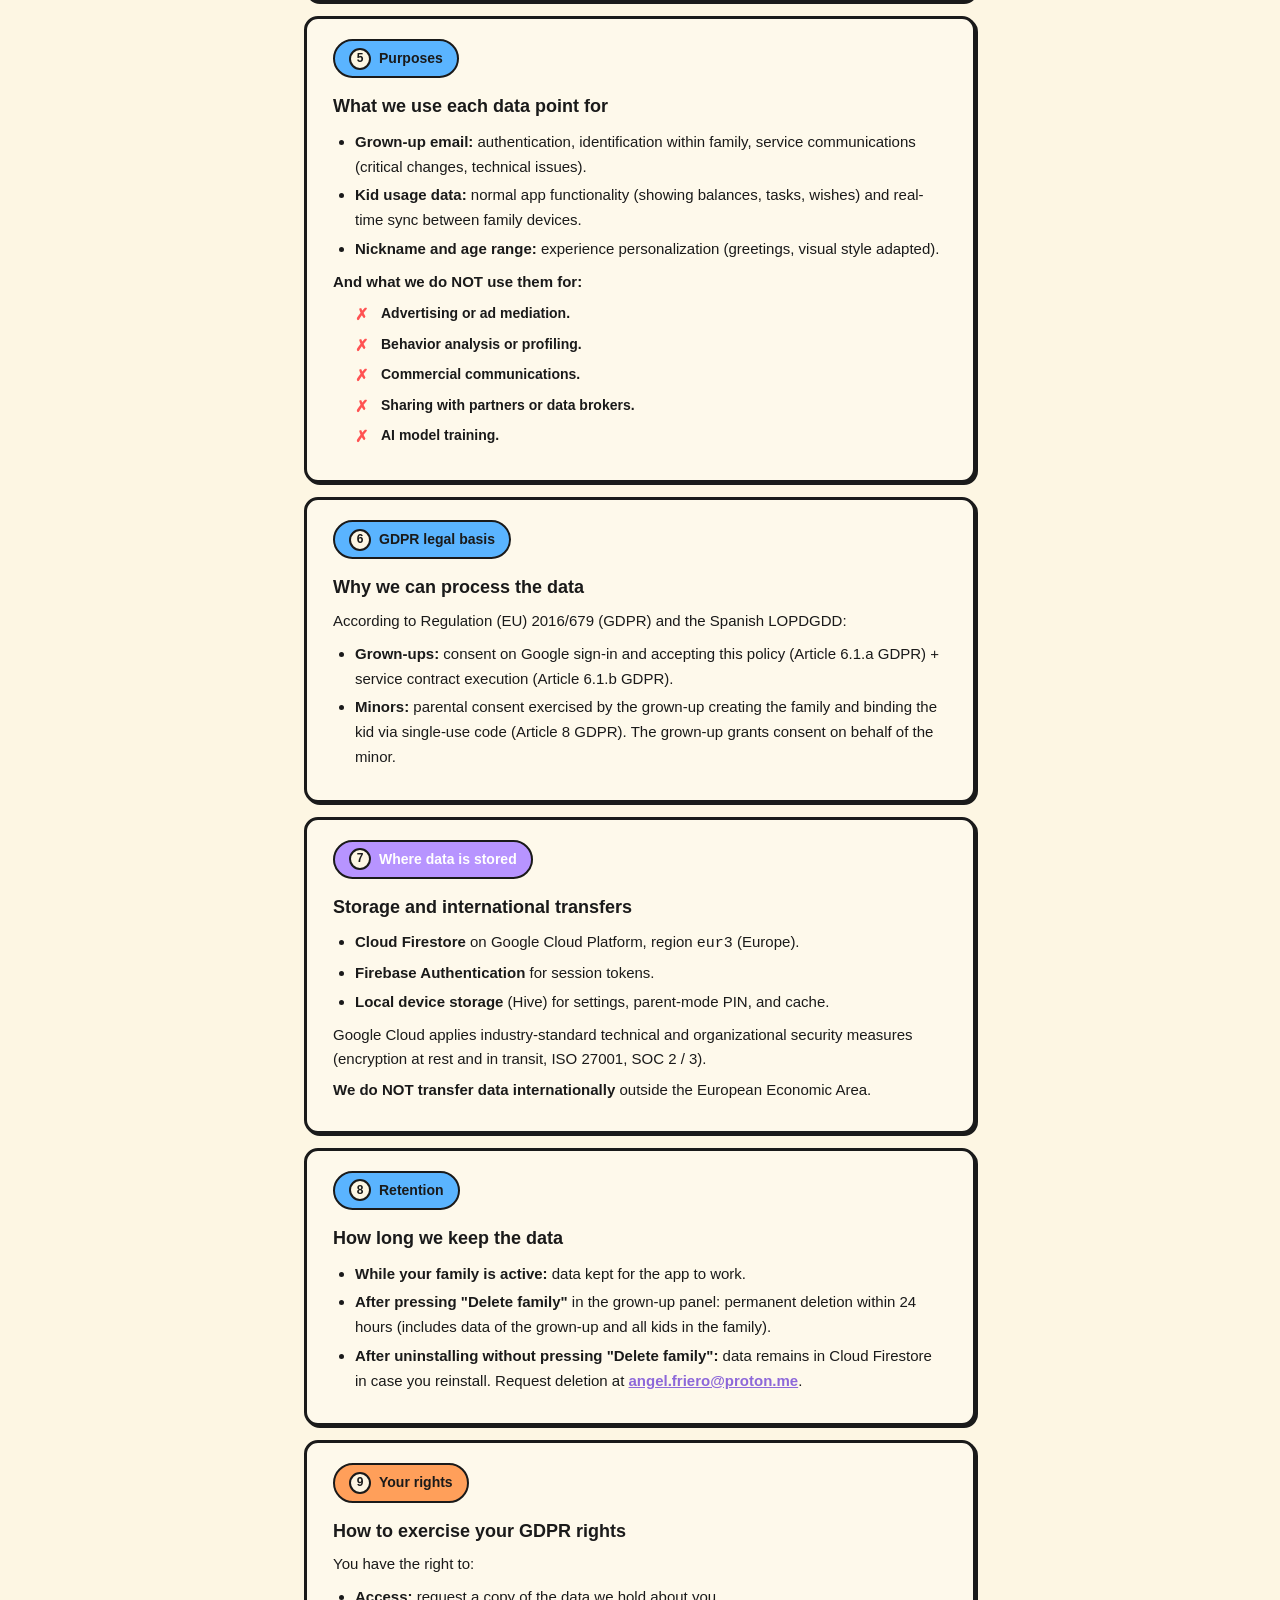
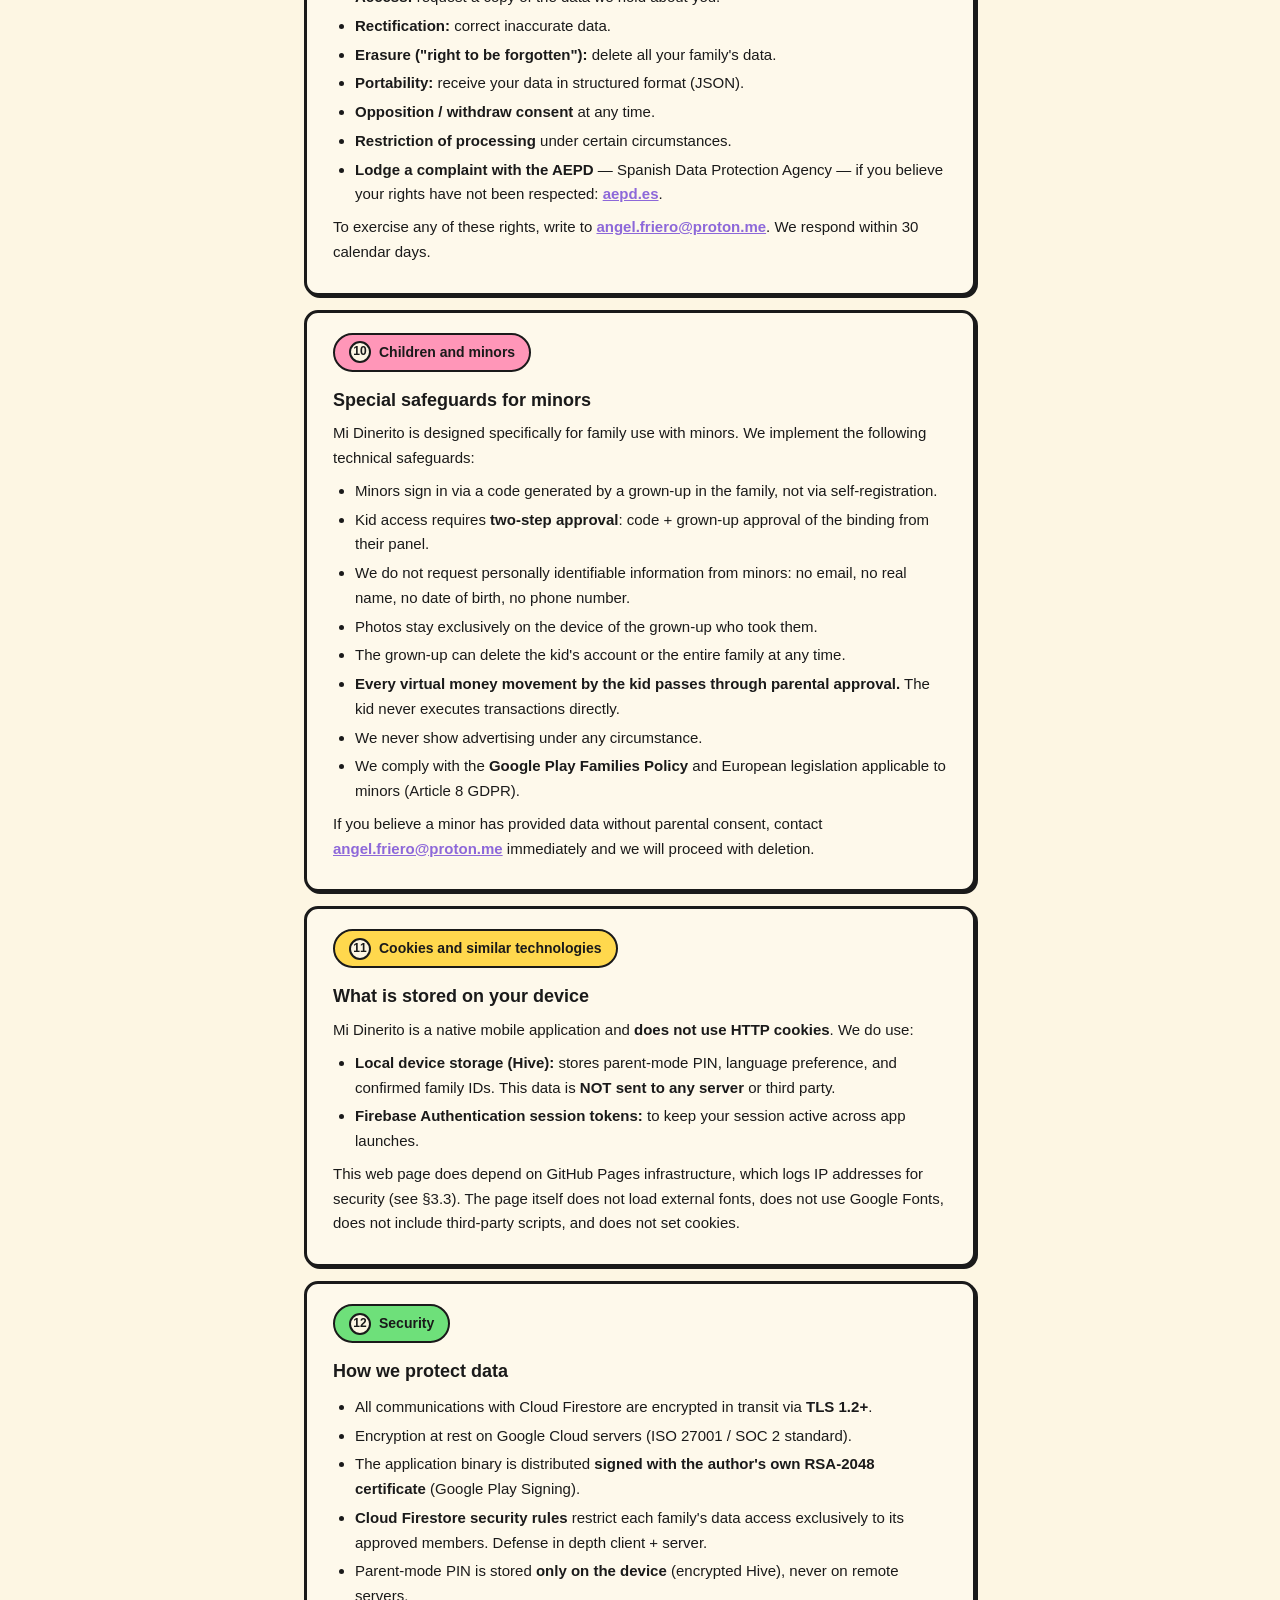
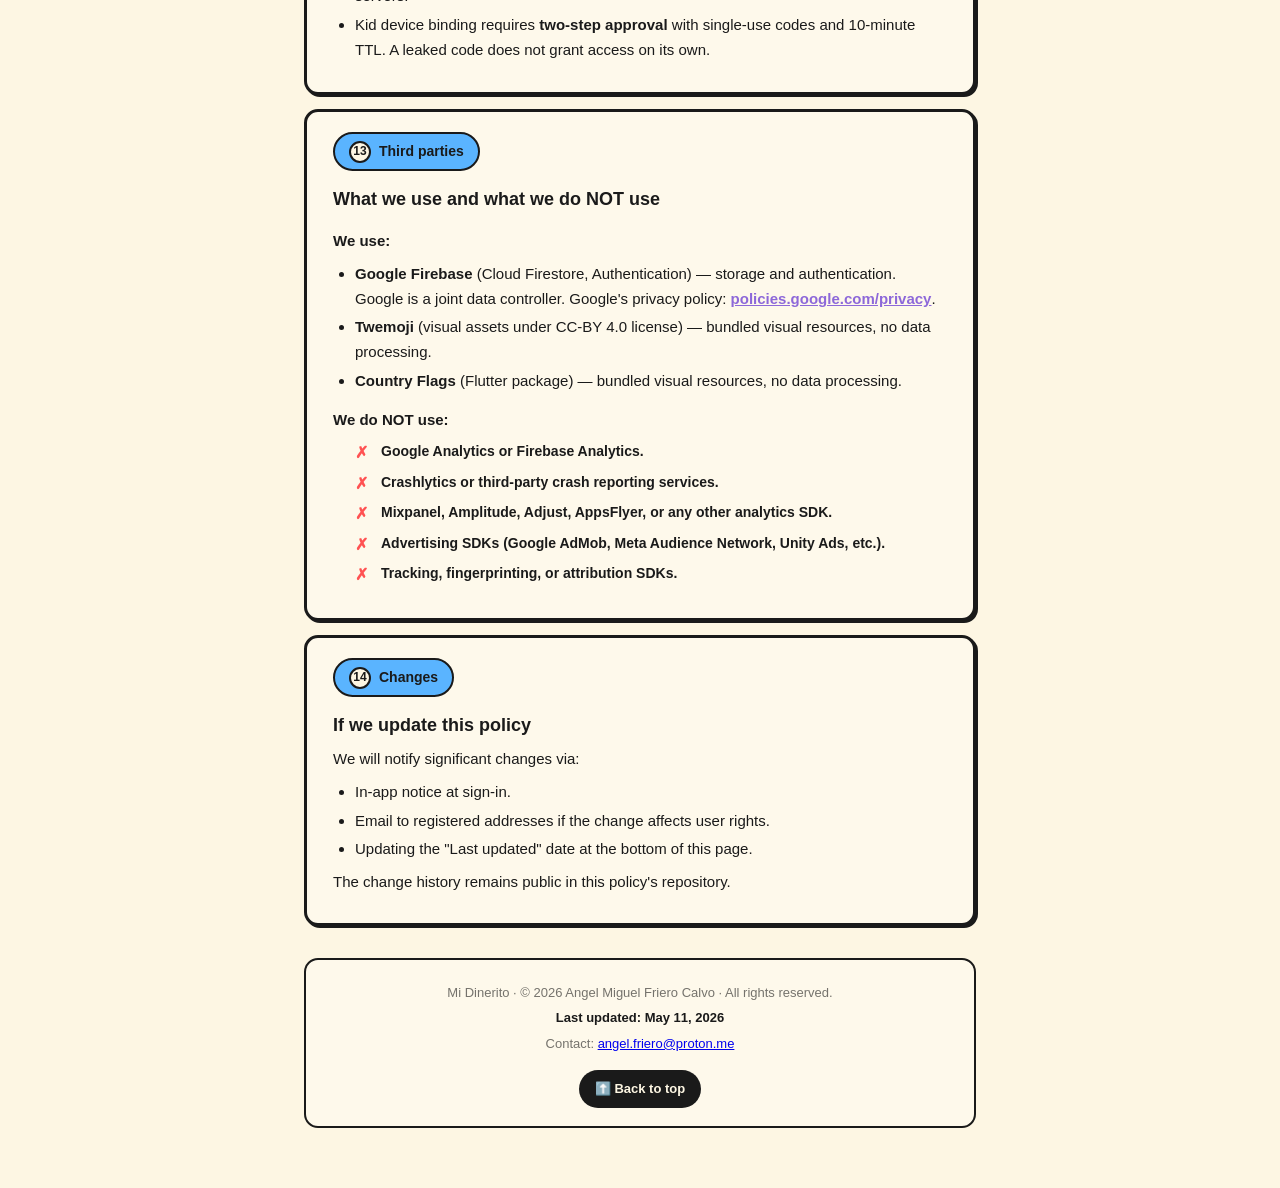
==== commit 052e2573: "Replace pig emoji with coin mascot (Twemoji SVG inline) Mismo asset que la app usa en assets/images/" ====
--- a/en.html
+++ b/en.html
@@ -21,7 +21,7 @@
   <header class="header" role="banner">
     <div class="header-inner">
       <a href="./" class="brand" aria-label="Mi Dinerito — home">
-        <span class="brand-emoji" aria-hidden="true">🐷</span>
+        <svg class="brand-emoji" aria-hidden="true" focusable="false" xmlns="http://www.w3.org/2000/svg" viewBox="0 0 36 36" width="26" height="26"><circle fill="#F4900C" cx="18" cy="19" r="17"/><circle fill="#FFCC4D" cx="18" cy="17" r="17"/><circle fill="#FFE8B6" cx="18" cy="18" r="14"/><circle fill="#FFAC33" cx="18" cy="17" r="14"/><path fill="#FFE8B6" d="M9.543 10.856c0-.545.535-.763.535-.763l7.878-3.7 7.953 3.7s.548.122.548.767v.641H9.543v-.645z"/><path fill="#F4900C" d="M25.929 12.836c0-.584-.505-1.057-1.127-1.057H11.129c-.623 0-1.057.473-1.057 1.057 0 .397.204.739.529.92v.666h2.114v-.529h2.114v.529h2.114v-.529h2.114v.529h2.114v-.529h2.114v.529H25.4v-.693c.317-.188.529-.517.529-.893zM27.514 24c0 .438-.355.793-.793.793H9.279c-.438 0-.793-.355-.793-.793 0-.438.355-.793.793-.793h17.443c.437 0 .792.355.792.793z"/><path fill="#F4900C" d="M26.457 12.2c0 .292-.236.529-.529.529H10.071c-.292 0-.529-.237-.529-.529 0-.292.237-.529.529-.529l15.857.003c.293.001.529.234.529.526zm-14.271.614h11.629V14H12.186z"/><path fill="#FFD983" d="M12.714 20.829c0 .584-.316 1.057-.705 1.057h-.705c-.389 0-.705-.473-.705-1.057v-8.014c0-.584.316-1.057.705-1.057h.705c.389 0 .705.473.705 1.057v8.014zm12.686 0c0 .584-.315 1.057-.705 1.057h-.705c-.389 0-.705-.473-.705-1.057v-8.014c0-.584.315-1.057.705-1.057h.705c.389 0 .705.473.705 1.057v8.014zm-8.457 0c0 .584-.316 1.057-.705 1.057h-.705c-.389 0-.705-.473-.705-1.057v-8.014c0-.584.316-1.057.705-1.057h.705c.389 0 .705.473.705 1.057v8.014zm4.228 0c0 .584-.316 1.057-.705 1.057h-.704c-.389 0-.705-.473-.705-1.057v-8.014c0-.584.316-1.057.705-1.057h.704c.389 0 .705.473.705 1.057v8.014z"/><path fill="#FFCC4D" d="M25.929 21.357c0 .584-.473 1.057-1.057 1.057H11.129c-.584 0-1.057-.473-1.057-1.057s.473-1.057 1.057-1.057h13.743c.583 0 1.057.473 1.057 1.057z"/><path fill="#FFD983" d="M26.986 22.414c0 .584-.473 1.057-1.057 1.057H10.071c-.584 0-1.057-.473-1.057-1.057s.473-1.057 1.057-1.057h15.857c.584 0 1.058.473 1.058 1.057z"/><path fill="#FFD983" d="M27.514 23.207c0 .438-.355.793-.793.793H9.279c-.438 0-.793-.355-.793-.793 0-.438.355-.793.793-.793h17.443c.437 0 .792.355.792.793z"/><path fill="#FFCC4D" d="M25.929 12.286c0-.584-.505-1.057-1.127-1.057H11.129c-.623 0-1.057.473-1.057 1.057 0 .397.204.739.529.92v.666h2.114v-.529h2.114v.529h2.114v-.529h2.114v.529h2.114v-.529h2.114v.529H25.4v-.693c.317-.188.529-.517.529-.893z"/><path fill="#FFD983" d="M9.543 11.463c0-.545.535-.763.535-.763L17.956 7l7.953 3.7s.548.122.548.767v.291H9.543v-.295z"/><path fill="#FFAC33" d="M18 8.343s-5.455 2.571-5.999 2.803c-.545.231-.363.611.001.611h11.97c.562 0 .429-.429-.017-.661C23.509 10.865 18 8.343 18 8.343z"/><path fill="#FFD983" d="M26.457 11.757c0 .292-.236.529-.529.529H10.071c-.292 0-.529-.237-.529-.529 0-.292.237-.529.529-.529l15.857.003c.293.001.529.234.529.526z"/></svg>
         <span>Mi Dinerito</span>
       </a>
       <nav class="lang-switcher" aria-label="Language selector">
--- a/style.css
+++ b/style.css
@@ -113,7 +113,7 @@
   font-size: 16px;
 }
 
-.brand-emoji { font-size: 22px; line-height: 1; }
+.brand-emoji { width: 26px; height: 26px; display: block; flex-shrink: 0; }
 
 /* Pills de selector de idioma — patrón del design system §4.2. */
 .lang-switcher {
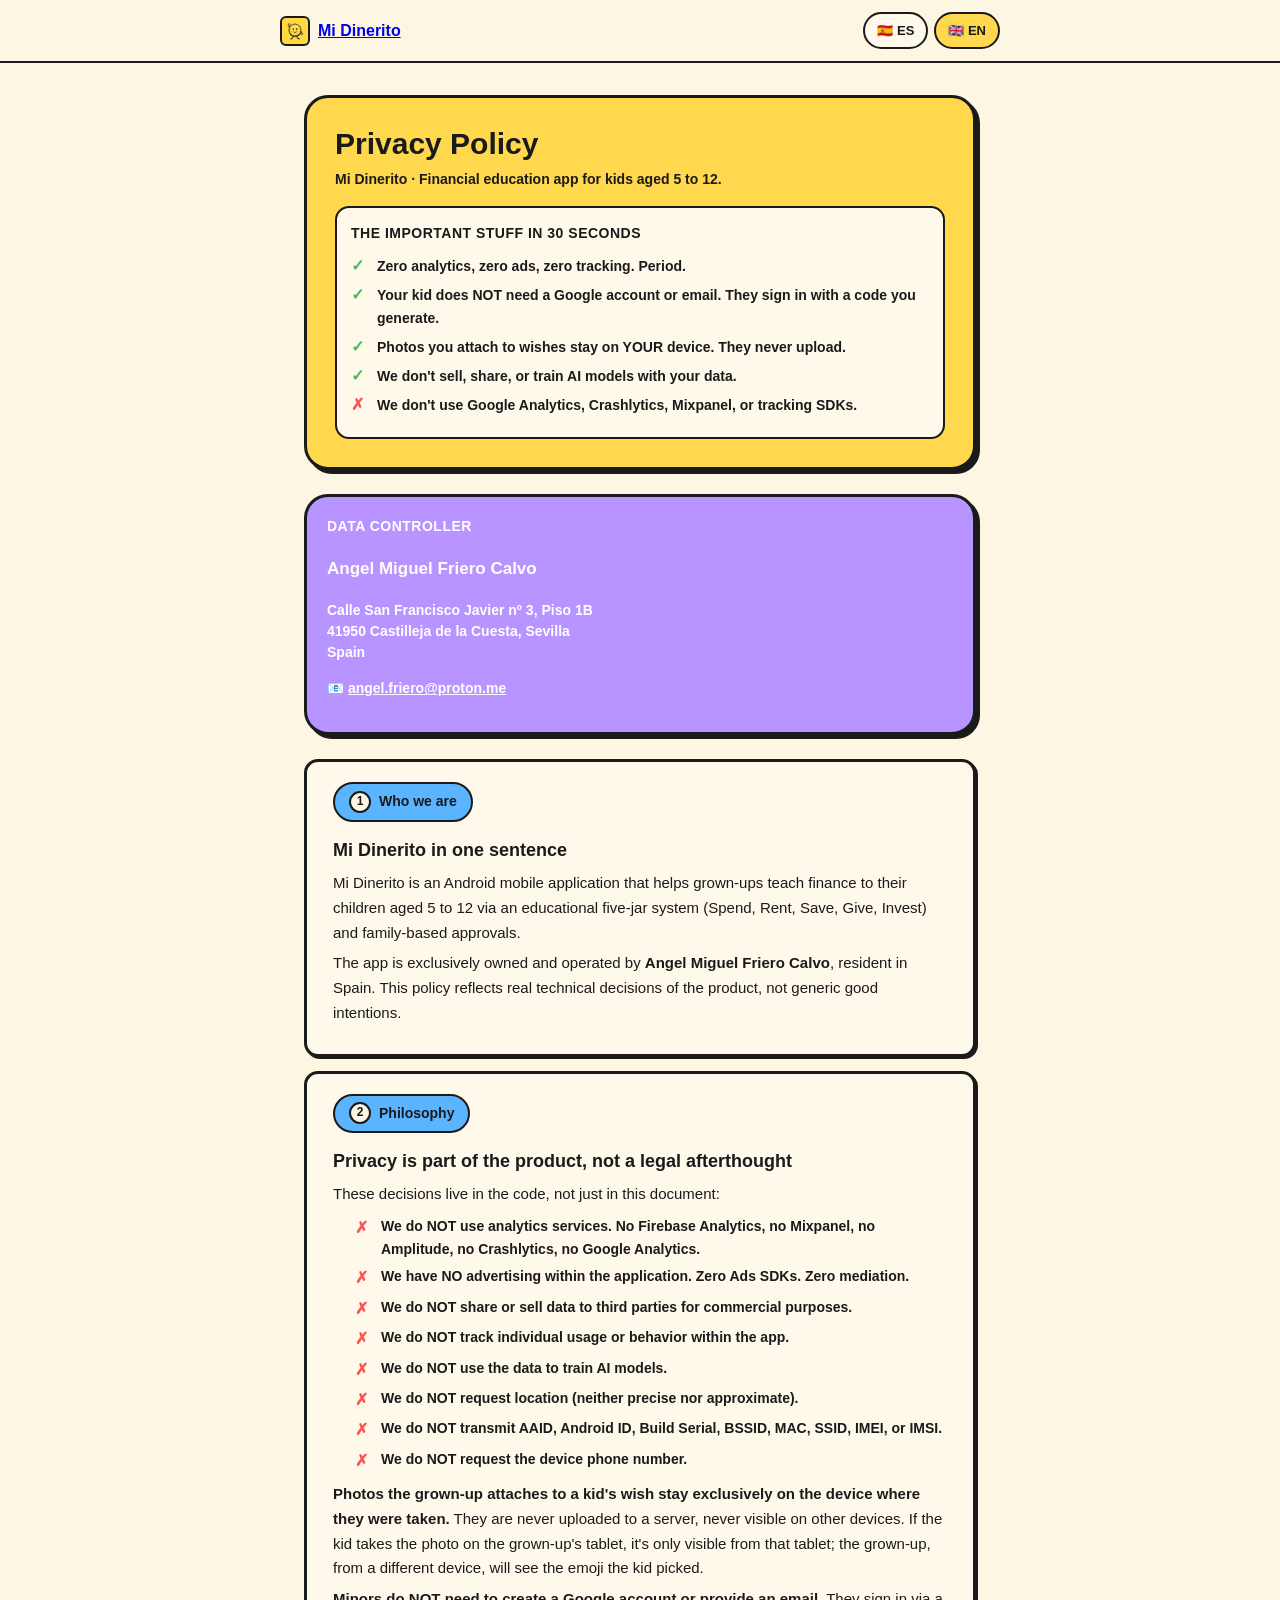
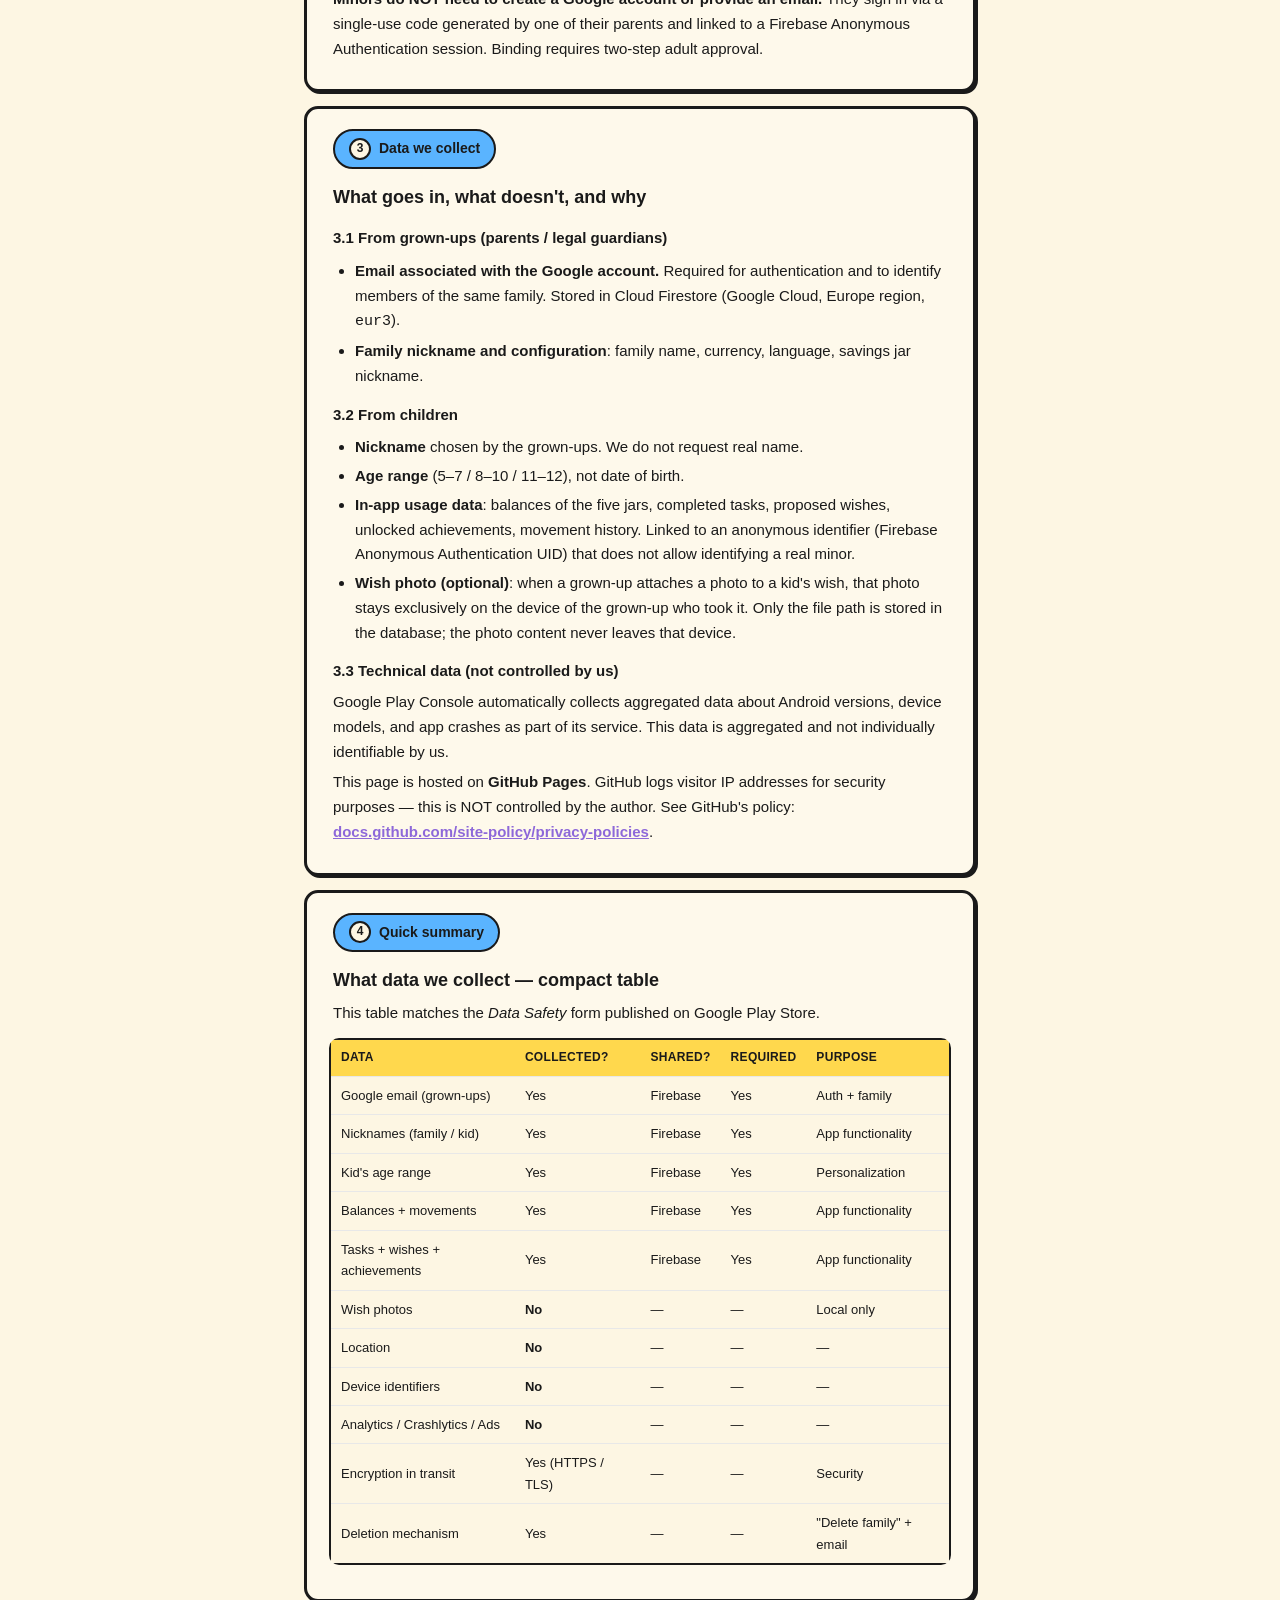
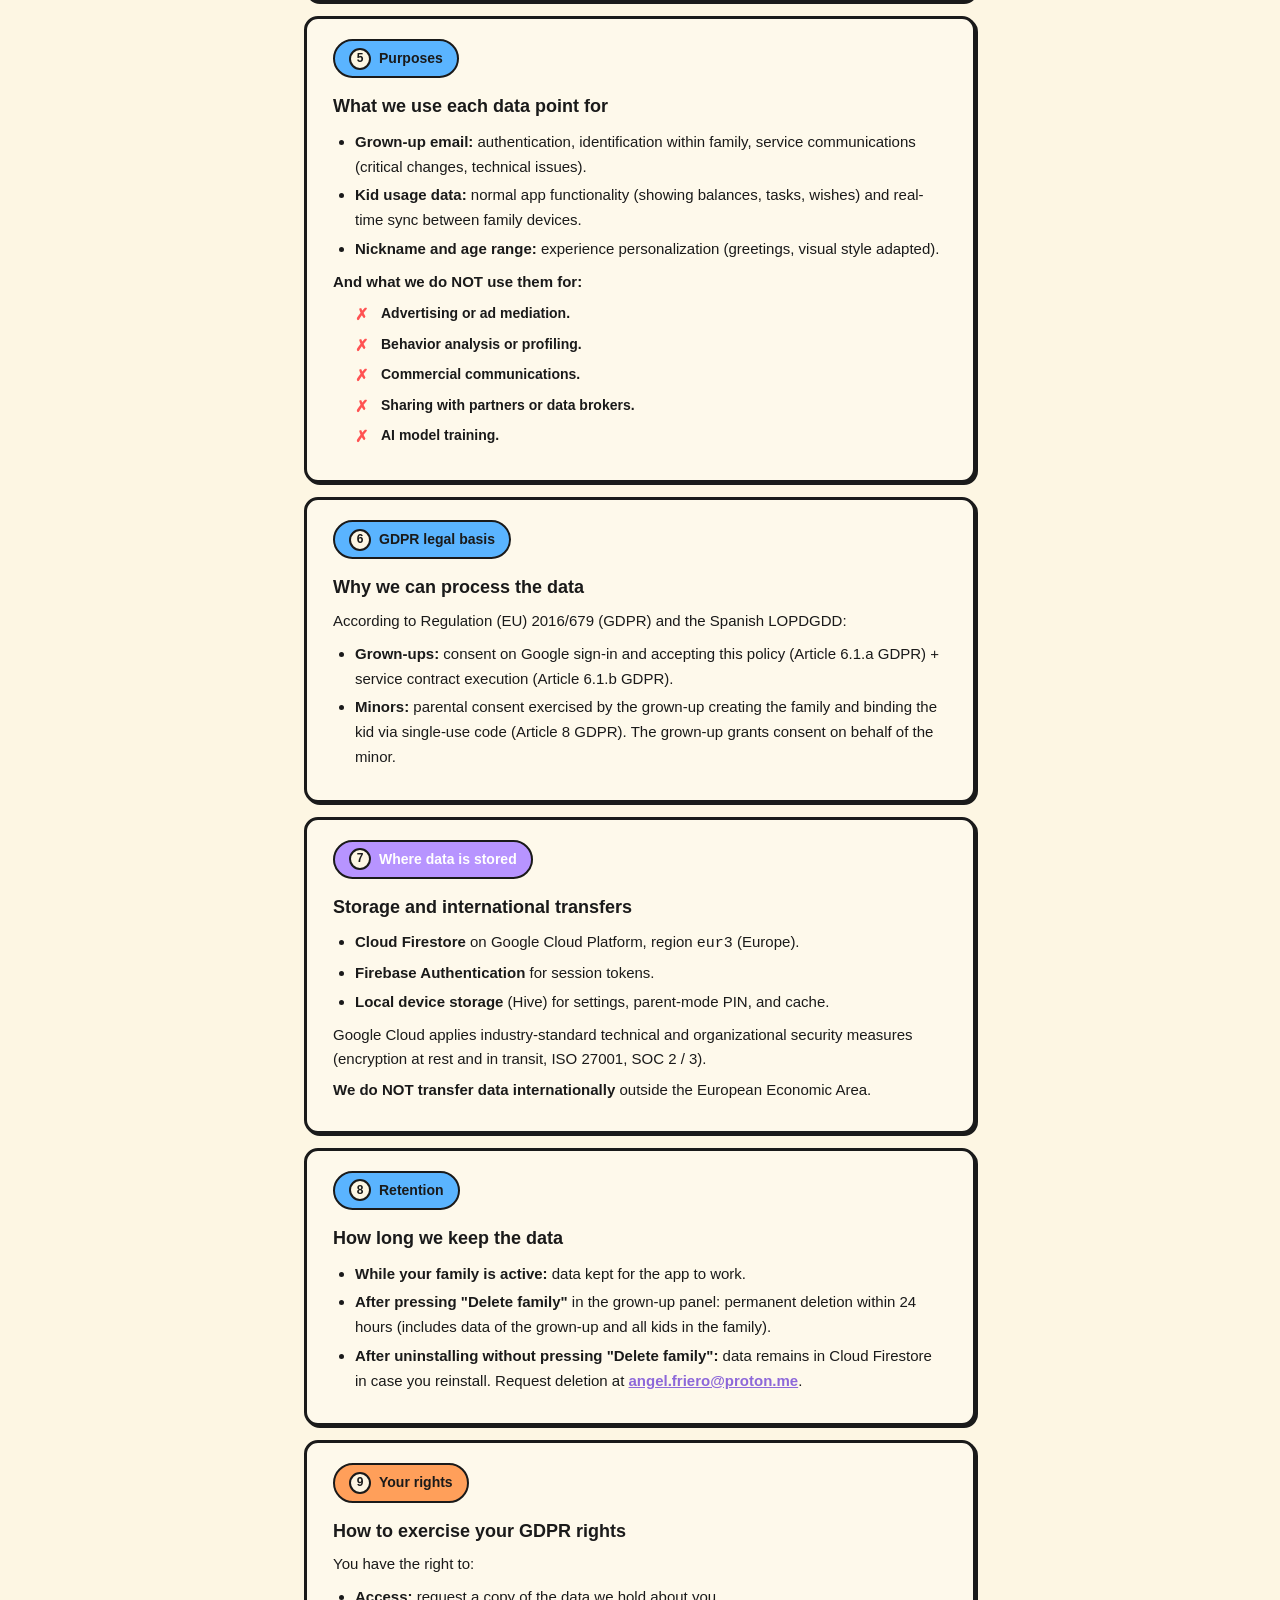
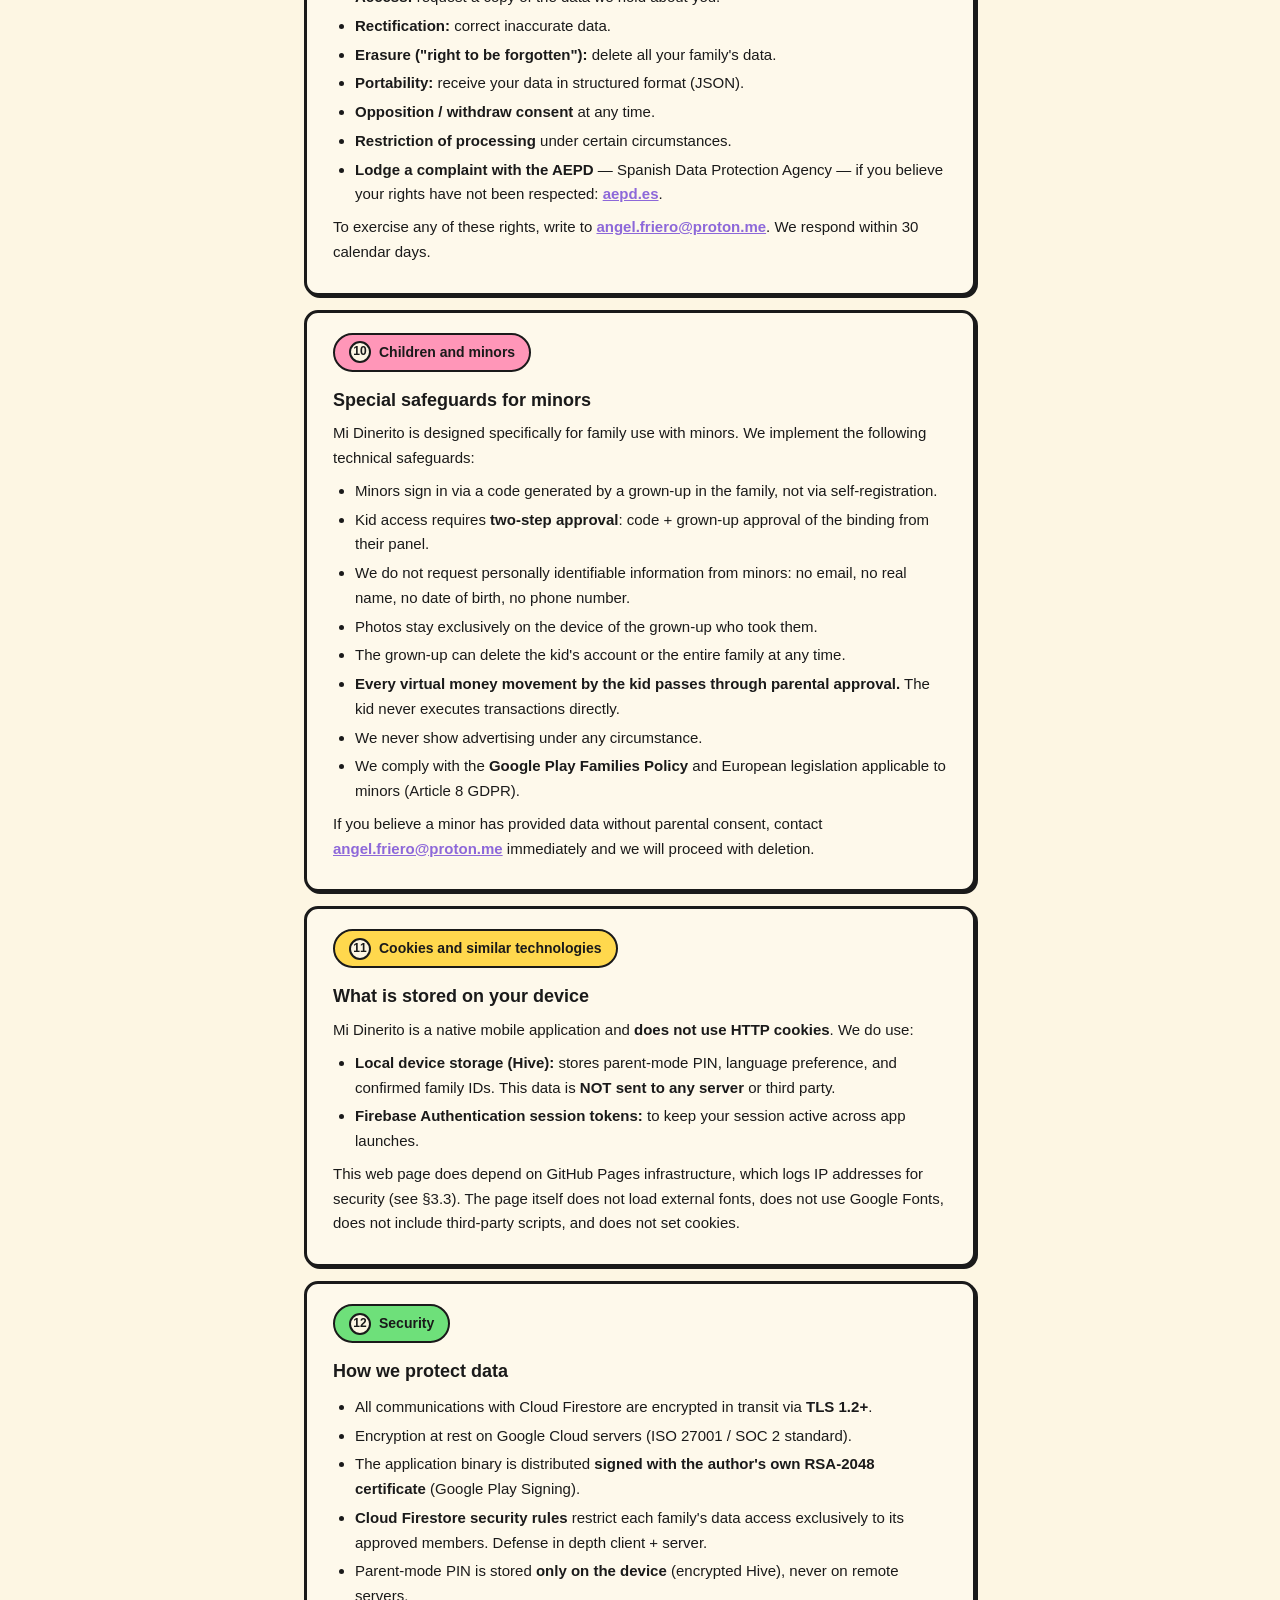
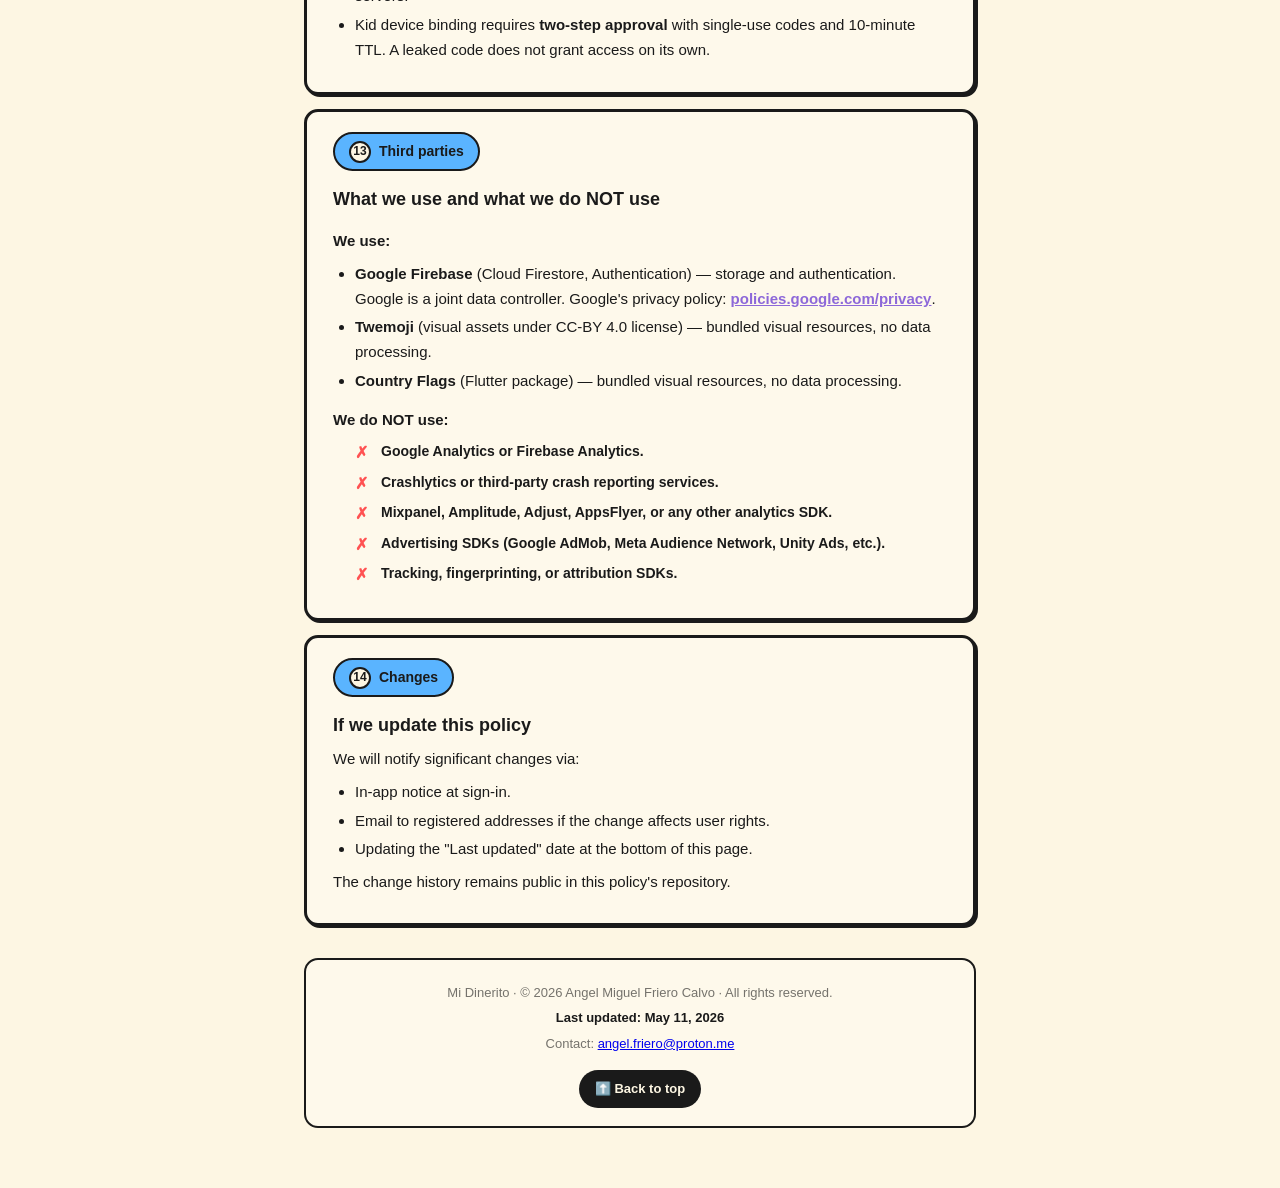
==== commit 322242f4: "Replace Twemoji coin with real app mascot (chibi waving coin) Converted from android/app/src/main/re" ====
--- a/en.html
+++ b/en.html
@@ -21,7 +21,7 @@
   <header class="header" role="banner">
     <div class="header-inner">
       <a href="./" class="brand" aria-label="Mi Dinerito — home">
-        <svg class="brand-emoji" aria-hidden="true" focusable="false" xmlns="http://www.w3.org/2000/svg" viewBox="0 0 36 36" width="26" height="26"><circle fill="#F4900C" cx="18" cy="19" r="17"/><circle fill="#FFCC4D" cx="18" cy="17" r="17"/><circle fill="#FFE8B6" cx="18" cy="18" r="14"/><circle fill="#FFAC33" cx="18" cy="17" r="14"/><path fill="#FFE8B6" d="M9.543 10.856c0-.545.535-.763.535-.763l7.878-3.7 7.953 3.7s.548.122.548.767v.641H9.543v-.645z"/><path fill="#F4900C" d="M25.929 12.836c0-.584-.505-1.057-1.127-1.057H11.129c-.623 0-1.057.473-1.057 1.057 0 .397.204.739.529.92v.666h2.114v-.529h2.114v.529h2.114v-.529h2.114v.529h2.114v-.529h2.114v.529H25.4v-.693c.317-.188.529-.517.529-.893zM27.514 24c0 .438-.355.793-.793.793H9.279c-.438 0-.793-.355-.793-.793 0-.438.355-.793.793-.793h17.443c.437 0 .792.355.792.793z"/><path fill="#F4900C" d="M26.457 12.2c0 .292-.236.529-.529.529H10.071c-.292 0-.529-.237-.529-.529 0-.292.237-.529.529-.529l15.857.003c.293.001.529.234.529.526zm-14.271.614h11.629V14H12.186z"/><path fill="#FFD983" d="M12.714 20.829c0 .584-.316 1.057-.705 1.057h-.705c-.389 0-.705-.473-.705-1.057v-8.014c0-.584.316-1.057.705-1.057h.705c.389 0 .705.473.705 1.057v8.014zm12.686 0c0 .584-.315 1.057-.705 1.057h-.705c-.389 0-.705-.473-.705-1.057v-8.014c0-.584.315-1.057.705-1.057h.705c.389 0 .705.473.705 1.057v8.014zm-8.457 0c0 .584-.316 1.057-.705 1.057h-.705c-.389 0-.705-.473-.705-1.057v-8.014c0-.584.316-1.057.705-1.057h.705c.389 0 .705.473.705 1.057v8.014zm4.228 0c0 .584-.316 1.057-.705 1.057h-.704c-.389 0-.705-.473-.705-1.057v-8.014c0-.584.316-1.057.705-1.057h.704c.389 0 .705.473.705 1.057v8.014z"/><path fill="#FFCC4D" d="M25.929 21.357c0 .584-.473 1.057-1.057 1.057H11.129c-.584 0-1.057-.473-1.057-1.057s.473-1.057 1.057-1.057h13.743c.583 0 1.057.473 1.057 1.057z"/><path fill="#FFD983" d="M26.986 22.414c0 .584-.473 1.057-1.057 1.057H10.071c-.584 0-1.057-.473-1.057-1.057s.473-1.057 1.057-1.057h15.857c.584 0 1.058.473 1.058 1.057z"/><path fill="#FFD983" d="M27.514 23.207c0 .438-.355.793-.793.793H9.279c-.438 0-.793-.355-.793-.793 0-.438.355-.793.793-.793h17.443c.437 0 .792.355.792.793z"/><path fill="#FFCC4D" d="M25.929 12.286c0-.584-.505-1.057-1.127-1.057H11.129c-.623 0-1.057.473-1.057 1.057 0 .397.204.739.529.92v.666h2.114v-.529h2.114v.529h2.114v-.529h2.114v.529h2.114v-.529h2.114v.529H25.4v-.693c.317-.188.529-.517.529-.893z"/><path fill="#FFD983" d="M9.543 11.463c0-.545.535-.763.535-.763L17.956 7l7.953 3.7s.548.122.548.767v.291H9.543v-.295z"/><path fill="#FFAC33" d="M18 8.343s-5.455 2.571-5.999 2.803c-.545.231-.363.611.001.611h11.97c.562 0 .429-.429-.017-.661C23.509 10.865 18 8.343 18 8.343z"/><path fill="#FFD983" d="M26.457 11.757c0 .292-.236.529-.529.529H10.071c-.292 0-.529-.237-.529-.529 0-.292.237-.529.529-.529l15.857.003c.293.001.529.234.529.526z"/></svg>
+        <svg class="brand-emoji" aria-hidden="true" focusable="false" xmlns="http://www.w3.org/2000/svg" viewBox="0 0 108 108"><path d="M 47,74 L 44,84 L 38,86" fill="none" stroke="#2D2D2D" stroke-width="4" stroke-linecap="round" stroke-linejoin="round"/><path d="M 61,74 L 64,84 L 70,86" fill="none" stroke="#2D2D2D" stroke-width="4" stroke-linecap="round" stroke-linejoin="round"/><path d="M 33,46 Q 26,38 30,28" fill="none" stroke="#2D2D2D" stroke-width="4" stroke-linecap="round"/><path d="M 76,52 Q 84,58 82,66" fill="none" stroke="#2D2D2D" stroke-width="4" stroke-linecap="round"/><path d="M 54,53 m -26,0 a 26,26 0 1,0 52,0 a 26,26 0 1,0 -52,0 Z" fill="#2D2D2D"/><path d="M 54,50 m -25,0 a 25,25 0 1,0 50,0 a 25,25 0 1,0 -50,0 Z" fill="#FFD93D"/><path d="M 54,50 m -20,0 a 20,20 0 1,0 40,0 a 20,20 0 1,0 -40,0 Z" fill="none" stroke="#E6A300" stroke-width="1.6"/><path d="M 41,38 Q 54,32 65,36" fill="none" stroke="#FFEB99" stroke-width="3" stroke-linecap="round"/><path d="M 30,28 m -4.5,0 a 4.5,4.5 0 1,0 9,0 a 4.5,4.5 0 1,0 -9,0 Z" fill="#FFD93D"/><path d="M 30,28 m -4.5,0 a 4.5,4.5 0 1,0 9,0 a 4.5,4.5 0 1,0 -9,0 Z" fill="none" stroke="#2D2D2D" stroke-width="2.8"/><path d="M 82,66 m -4,0 a 4,4 0 1,0 8,0 a 4,4 0 1,0 -8,0 Z" fill="#FFD93D"/><path d="M 82,66 m -4,0 a 4,4 0 1,0 8,0 a 4,4 0 1,0 -8,0 Z" fill="none" stroke="#2D2D2D" stroke-width="2.8"/><path d="M 38,86 m -4,0 a 4,2.4 0 1,0 8,0 a 4,2.4 0 1,0 -8,0 Z" fill="#2D2D2D"/><path d="M 70,86 m -4,0 a 4,2.4 0 1,0 8,0 a 4,2.4 0 1,0 -8,0 Z" fill="#2D2D2D"/><path d="M 54,50 m -25,0 a 25,25 0 1,0 50,0 a 25,25 0 1,0 -50,0 Z" fill="none" stroke="#2D2D2D" stroke-width="3"/><path d="M 41,55 m -3.2,0 a 3.2,2 0 1,0 6.4,0 a 3.2,2 0 1,0 -6.4,0 Z" fill="#FF6B9D" fill-opacity="0.6"/><path d="M 67,55 m -3.2,0 a 3.2,2 0 1,0 6.4,0 a 3.2,2 0 1,0 -6.4,0 Z" fill="#FF6B9D" fill-opacity="0.6"/><path d="M 47,46 m -3,0 a 3,4 0 1,0 6,0 a 3,4 0 1,0 -6,0 Z" fill="#2D2D2D"/><path d="M 61,46 m -3,0 a 3,4 0 1,0 6,0 a 3,4 0 1,0 -6,0 Z" fill="#2D2D2D"/><path d="M 48,44 m -1.1,0 a 1.1,1.4 0 1,0 2.2,0 a 1.1,1.4 0 1,0 -2.2,0 Z" fill="#FFFFFF"/><path d="M 62,44 m -1.1,0 a 1.1,1.4 0 1,0 2.2,0 a 1.1,1.4 0 1,0 -2.2,0 Z" fill="#FFFFFF"/><path d="M 48,58 Q 54,65 60,58" fill="none" stroke="#2D2D2D" stroke-width="3" stroke-linecap="round"/></svg>
         <span>Mi Dinerito</span>
       </a>
       <nav class="lang-switcher" aria-label="Language selector">
--- a/style.css
+++ b/style.css
@@ -113,7 +113,15 @@
   font-size: 16px;
 }
 
-.brand-emoji { width: 26px; height: 26px; display: block; flex-shrink: 0; }
+.brand-emoji {
+  width: 30px;
+  height: 30px;
+  display: block;
+  flex-shrink: 0;
+  background: #FFD93D;
+  border: var(--border);
+  border-radius: 6px;
+}
 
 /* Pills de selector de idioma — patrón del design system §4.2. */
 .lang-switcher {
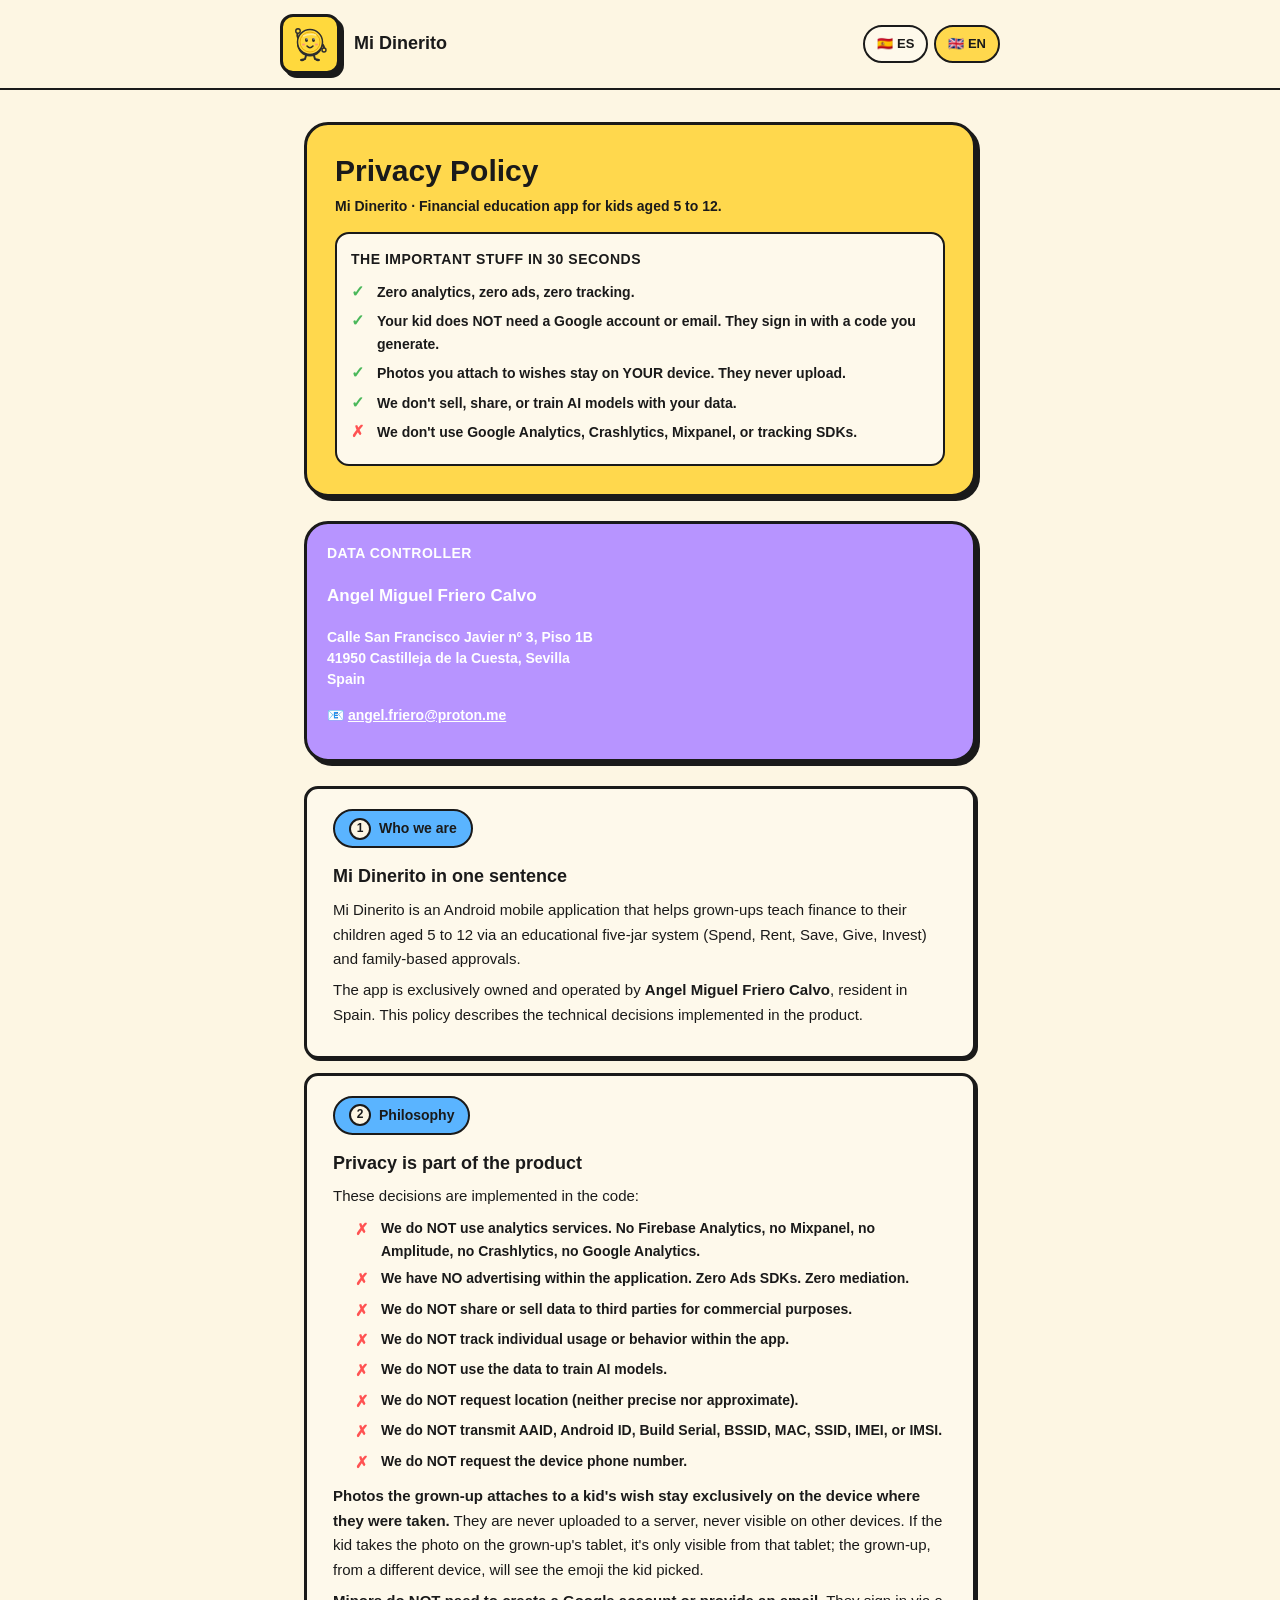
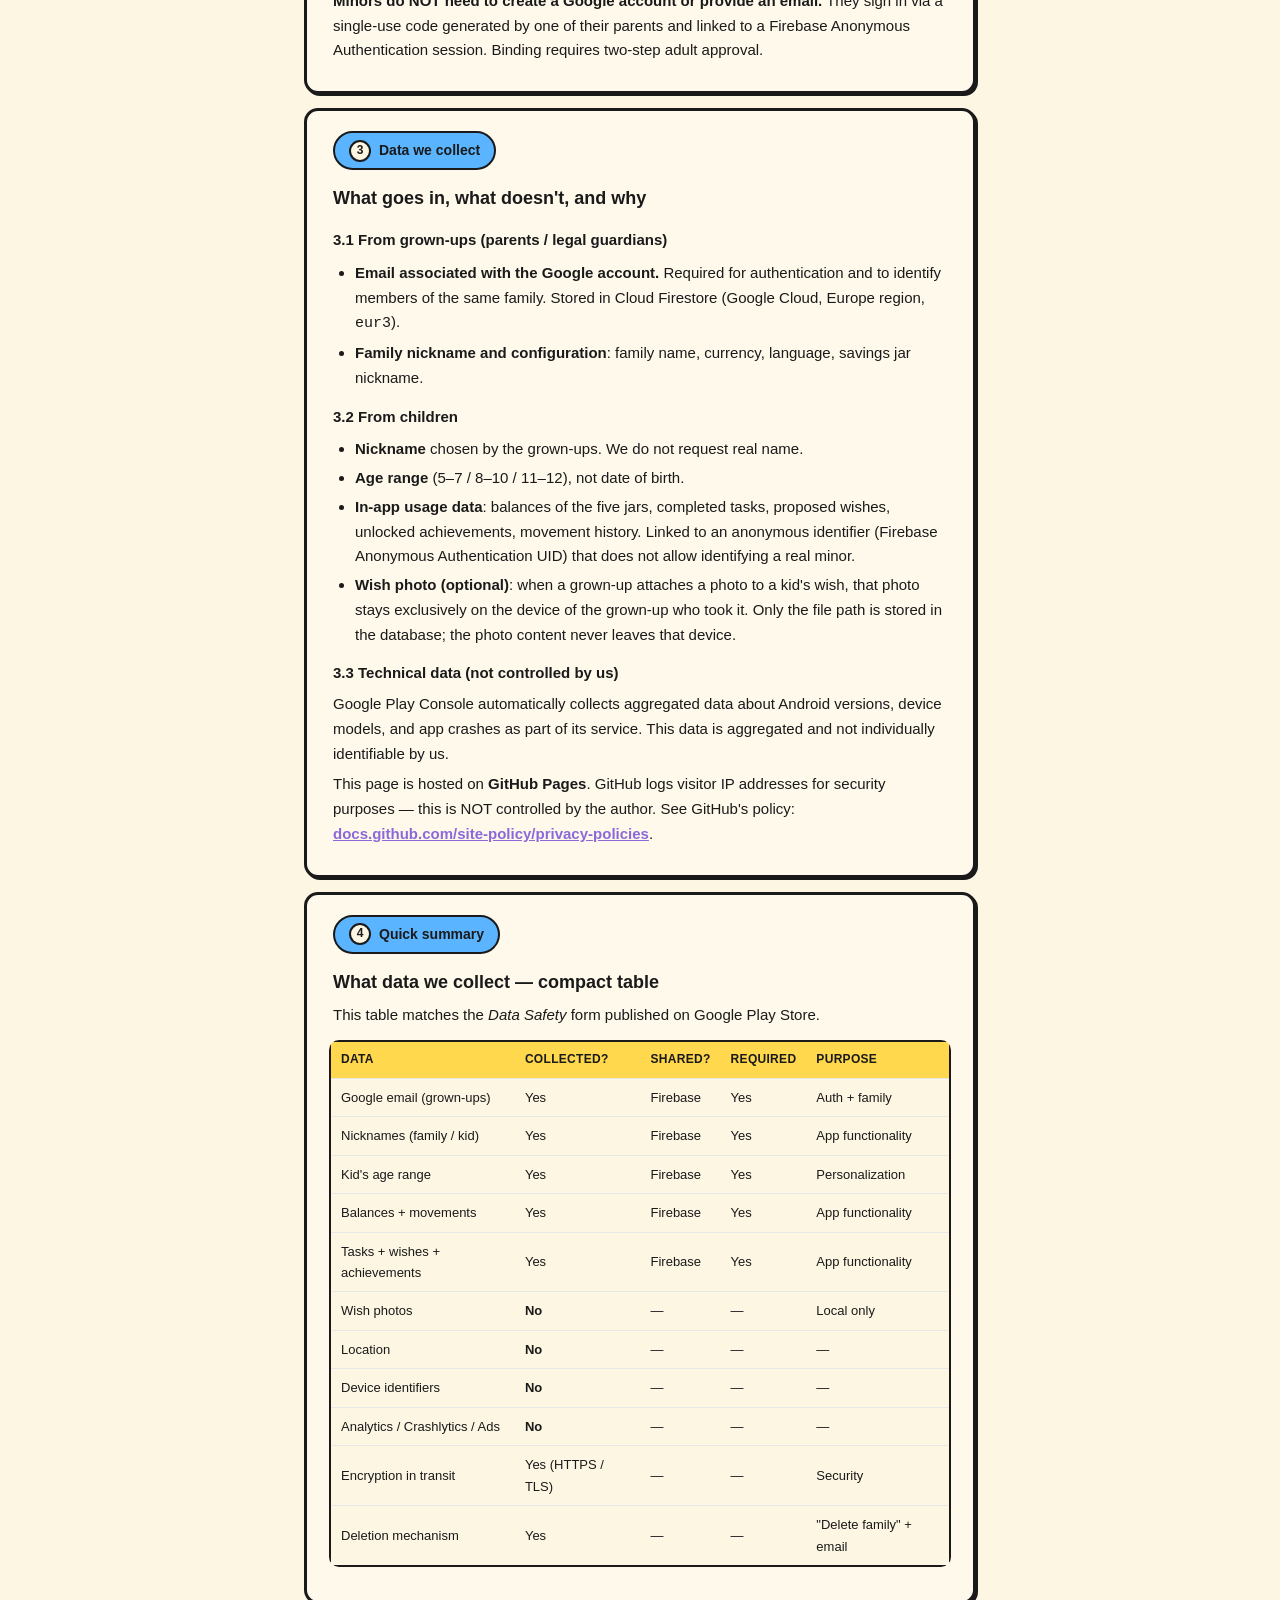
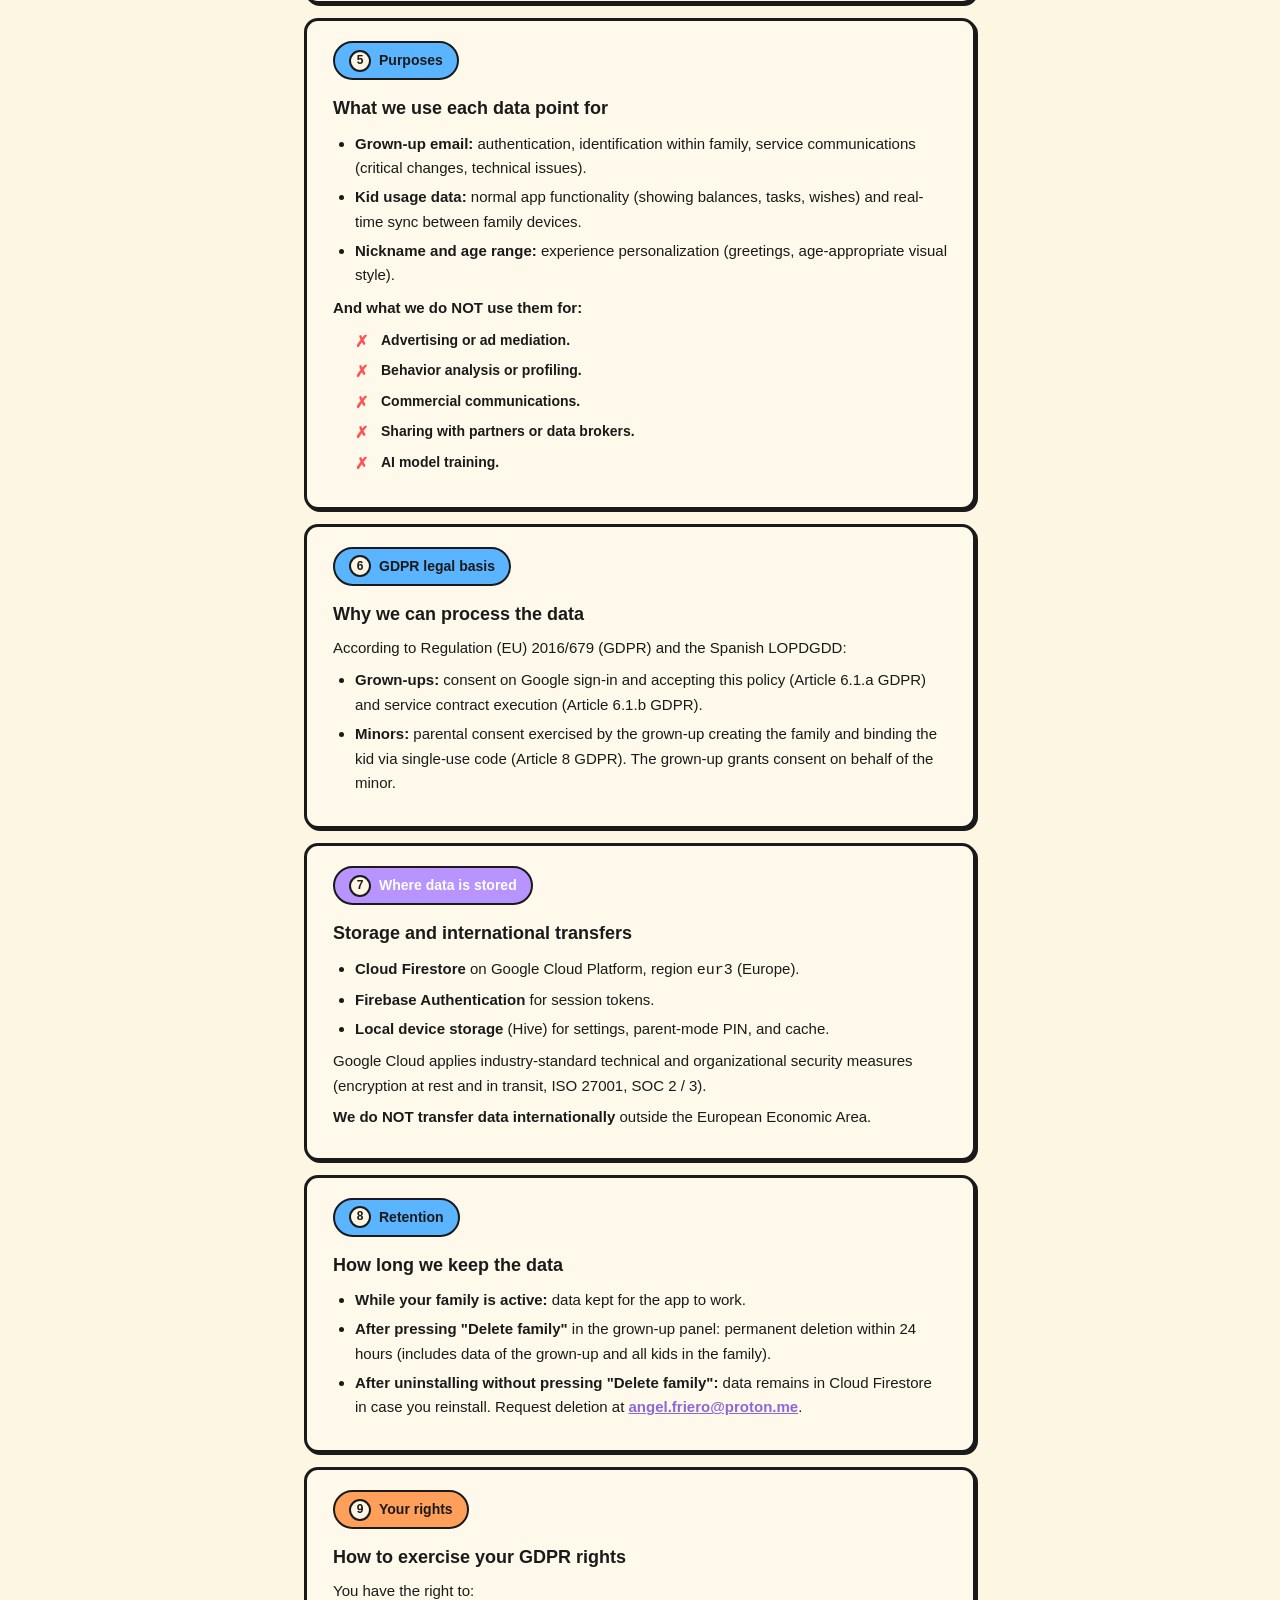
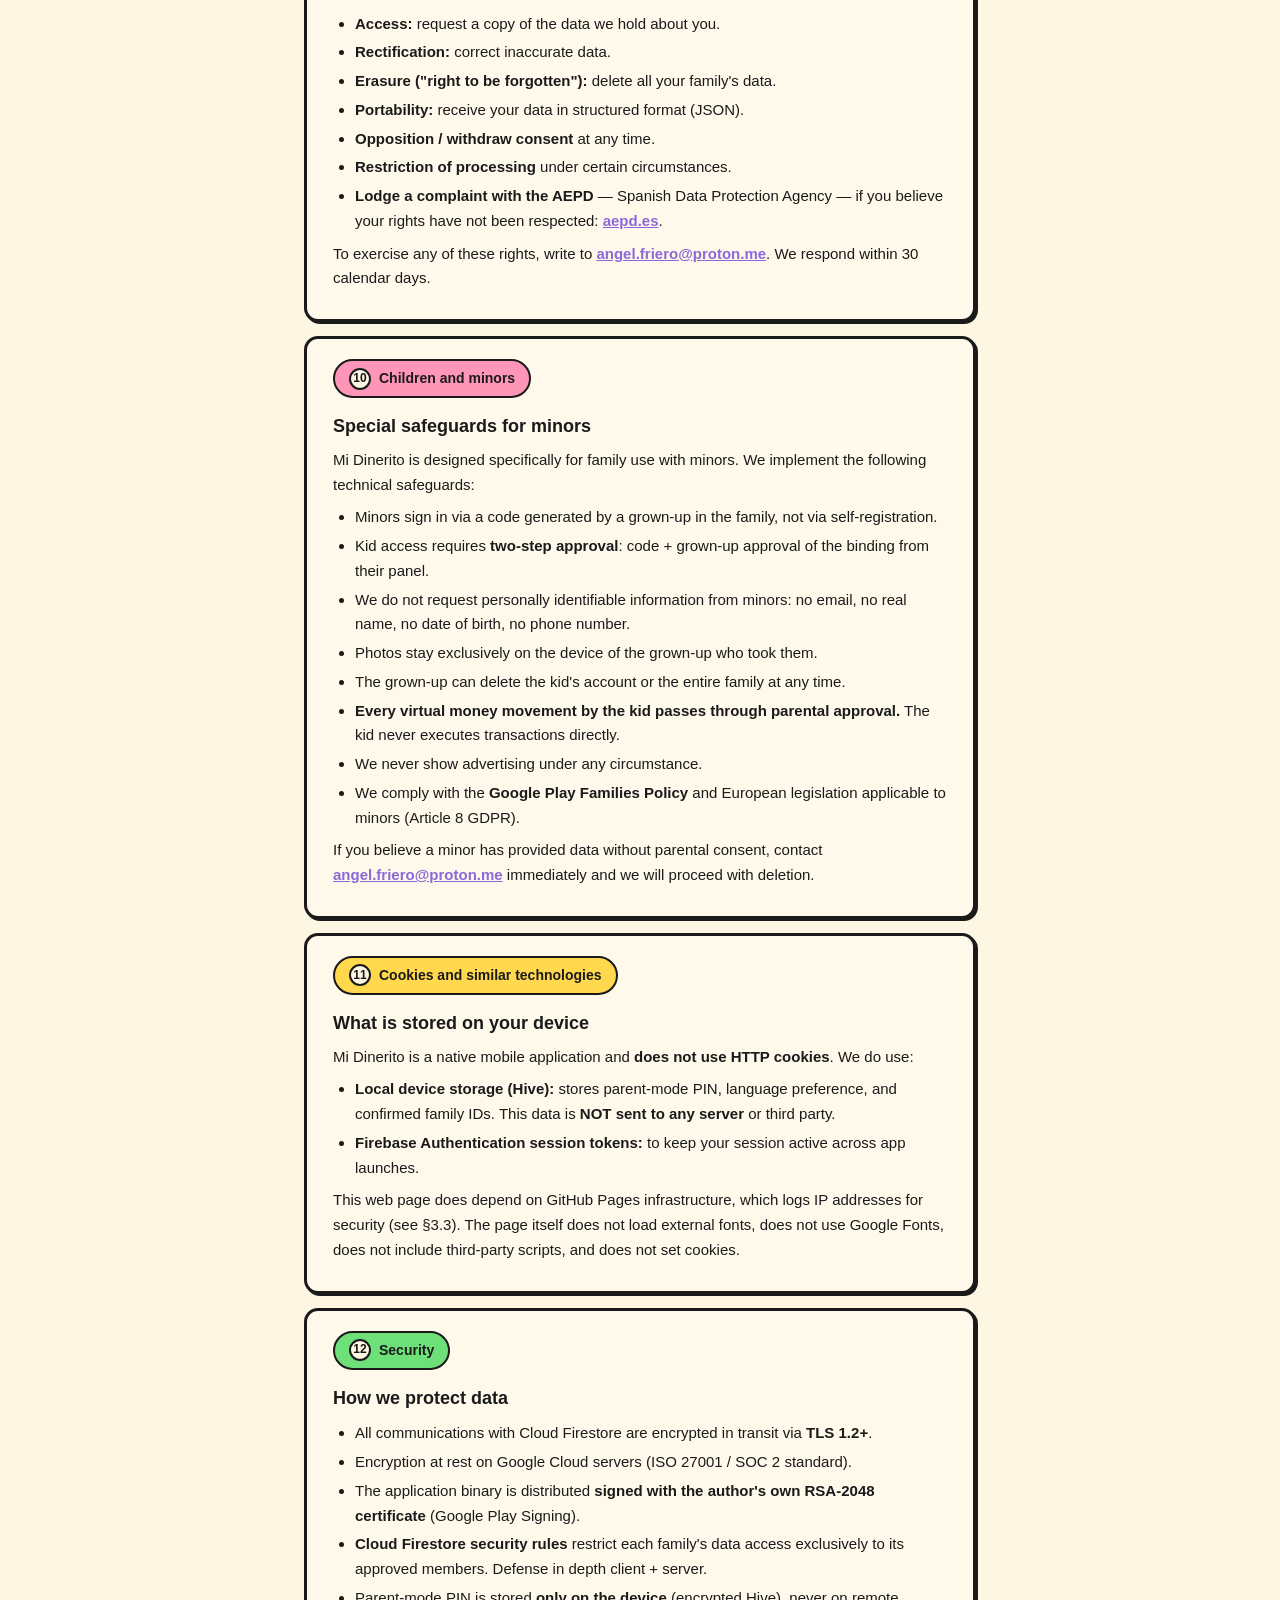
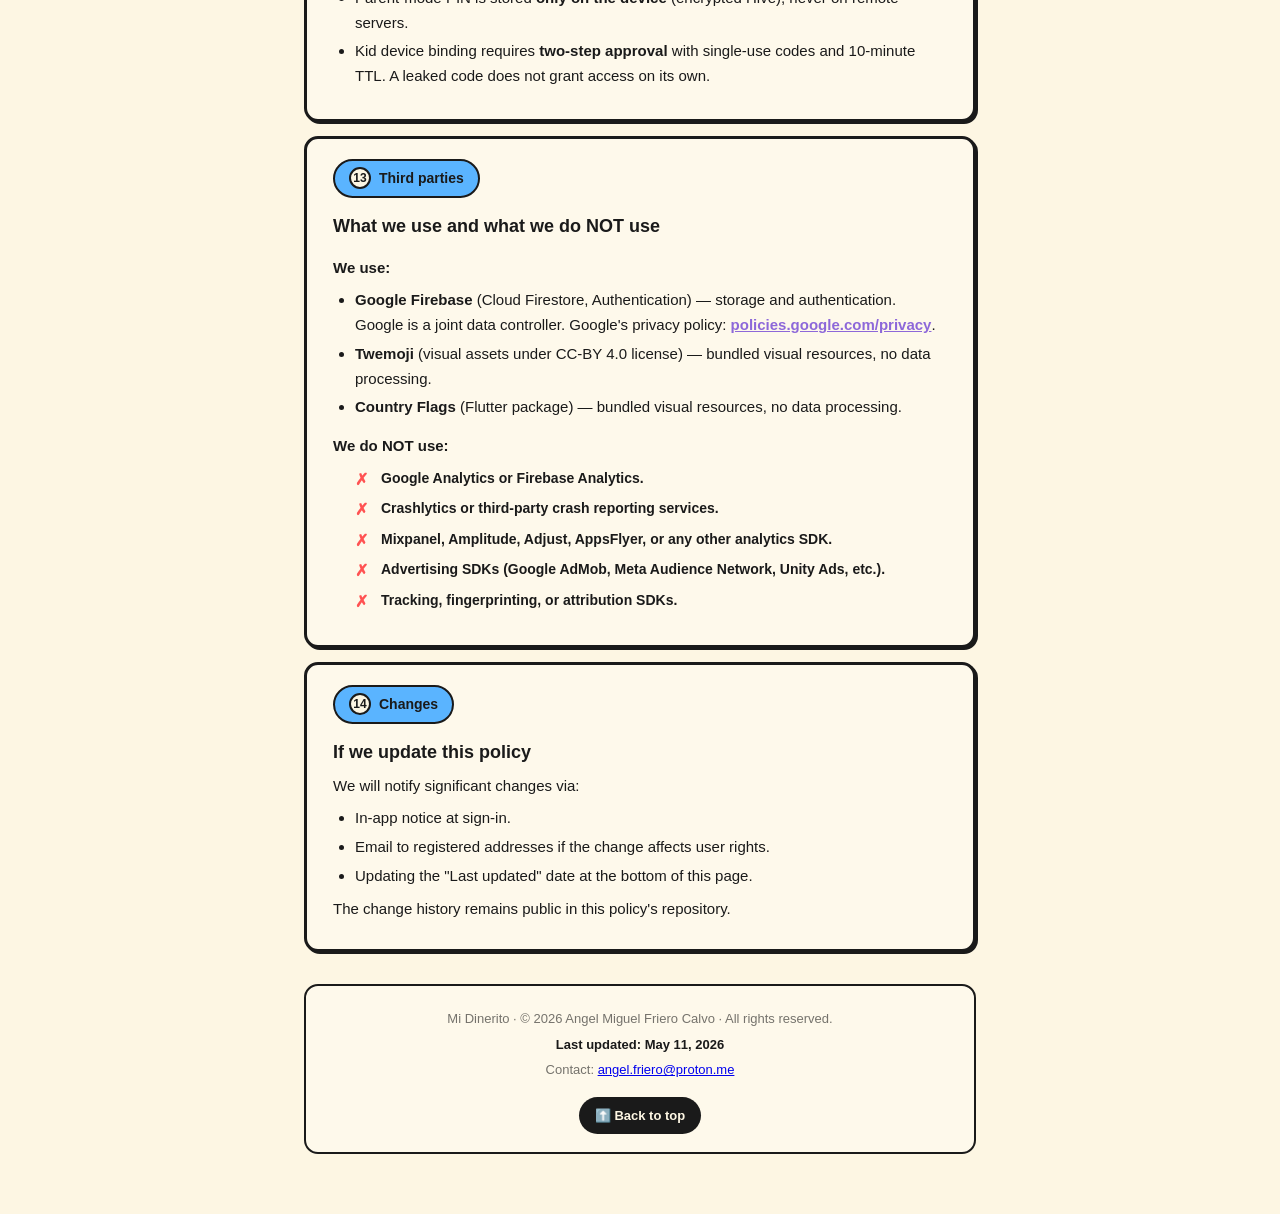
==== commit e80ad734: "Force light theme + redaction pass (filler/anglicisms/preachy tone) CSS: - color-scheme: light en :r" ====
--- a/en.html
+++ b/en.html
@@ -3,8 +3,8 @@
 <head>
   <meta charset="UTF-8">
   <meta name="viewport" content="width=device-width, initial-scale=1, viewport-fit=cover">
-  <meta name="theme-color" content="#fdf6e3" media="(prefers-color-scheme: light)">
-  <meta name="theme-color" content="#1f1d18" media="(prefers-color-scheme: dark)">
+  <meta name="theme-color" content="#fdf6e3">
+  <meta name="color-scheme" content="light">
   <meta name="description" content="Privacy Policy for Mi Dinerito — financial education app for kids aged 5 to 12. Zero analytics, zero ads, zero tracking. Minimal kid data, strong privacy by design.">
   <meta name="robots" content="index, follow">
   <link rel="canonical" href="https://midinerito.github.io/privacy/en.html">
@@ -41,7 +41,7 @@
       <div class="hero-tldr">
         <h2>The important stuff in 30 seconds</h2>
         <ul>
-          <li>Zero analytics, zero ads, zero tracking. Period.</li>
+          <li>Zero analytics, zero ads, zero tracking.</li>
           <li>Your kid does NOT need a Google account or email. They sign in with a code you generate.</li>
           <li>Photos you attach to wishes stay on YOUR device. They never upload.</li>
           <li>We don't sell, share, or train AI models with your data.</li>
@@ -75,16 +75,15 @@
       </p>
       <p>
         The app is exclusively owned and operated by <strong>Angel Miguel Friero Calvo</strong>,
-        resident in Spain. This policy reflects real technical decisions of the product, not
-        generic good intentions.
+        resident in Spain. This policy describes the technical decisions implemented in the product.
       </p>
     </section>
 
     <!-- ─────────── 2. Privacy philosophy ─────────── -->
     <section class="section">
       <span class="section-header"><span class="num">2</span> Philosophy</span>
-      <h2 class="section-title">Privacy is part of the product, not a legal afterthought</h2>
-      <p>These decisions live in the code, not just in this document:</p>
+      <h2 class="section-title">Privacy is part of the product</h2>
+      <p>These decisions are implemented in the code:</p>
       <ul class="no-list">
         <li>We do NOT use analytics services. No Firebase Analytics, no Mixpanel, no Amplitude, no Crashlytics, no Google Analytics.</li>
         <li>We have NO advertising within the application. Zero Ads SDKs. Zero mediation.</li>
@@ -192,8 +191,8 @@
             communications (critical changes, technical issues).</li>
         <li><strong>Kid usage data:</strong> normal app functionality (showing balances, tasks,
             wishes) and real-time sync between family devices.</li>
-        <li><strong>Nickname and age range:</strong> experience personalization (greetings, visual
-            style adapted).</li>
+        <li><strong>Nickname and age range:</strong> experience personalization (greetings,
+            age-appropriate visual style).</li>
       </ul>
       <p><strong>And what we do NOT use them for:</strong></p>
       <ul class="no-list">
@@ -212,7 +211,7 @@
       <p>According to Regulation (EU) 2016/679 (GDPR) and the Spanish LOPDGDD:</p>
       <ul>
         <li><strong>Grown-ups:</strong> consent on Google sign-in and accepting this policy
-            (Article 6.1.a GDPR) + service contract execution (Article 6.1.b GDPR).</li>
+            (Article 6.1.a GDPR) and service contract execution (Article 6.1.b GDPR).</li>
         <li><strong>Minors:</strong> parental consent exercised by the grown-up creating the
             family and binding the kid via single-use code (Article 8 GDPR). The grown-up grants
             consent on behalf of the minor.</li>
--- a/style.css
+++ b/style.css
@@ -7,6 +7,7 @@
  * Variables: paleta semántica (idéntica a `lib/theme/app_theme.dart`).
  * ============================================================ */
 :root {
+  color-scheme: light;
   --cream:       #fdf6e3;
   --cream-soft:  #fef9eb;
   --dark:        #1a1a1a;
@@ -32,17 +33,9 @@
   --radius-pill: 50px;
 }
 
-/* Auto-adapt dark mode (sutil — invertimos cream/dark, mantenemos colores semánticos). */
-@media (prefers-color-scheme: dark) {
-  :root {
-    --cream:      #1f1d18;
-    --cream-soft: #28251f;
-    --dark:       #fdf6e3;
-    --grey-200:   #3a3a3a;
-    --grey-600:   #c8c8c8;
-    --black-54:   rgba(255, 255, 255, 0.6);
-  }
-}
+/* Forzamos tema claro siempre (vía `color-scheme: light` en :root) — el
+ * design system está pensado para cream/dark; invertirlo en dark mode rompía
+ * contraste y legibilidad de las NeoCards. */
 
 /* ============================================================
  * Reset minimal + base.
@@ -52,7 +45,7 @@
 html {
   -webkit-text-size-adjust: 100%;
   scroll-behavior: smooth;
-  scroll-padding-top: 80px; /* compensa header sticky al saltar a anchors */
+  scroll-padding-top: 100px; /* compensa header sticky al saltar a anchors */
 }
 
 body {
@@ -93,7 +86,7 @@
   z-index: 10;
   background: var(--cream);
   border-bottom: var(--border);
-  padding: 12px 16px;
+  padding: 14px 16px;
 }
 
 .header-inner {
@@ -108,19 +101,24 @@
 .brand {
   display: flex;
   align-items: center;
-  gap: 8px;
-  font-weight: 800;
-  font-size: 16px;
-}
+  gap: 14px;
+  font-weight: 800;
+  font-size: 18px;
+  color: var(--dark);
+  text-decoration: none;
+  white-space: nowrap;
+}
+.brand:visited { color: var(--dark); }
 
 .brand-emoji {
-  width: 30px;
-  height: 30px;
+  width: 60px;
+  height: 60px;
   display: block;
   flex-shrink: 0;
   background: #FFD93D;
-  border: var(--border);
-  border-radius: 6px;
+  border: var(--border-thick);
+  border-radius: 13px;
+  box-shadow: var(--shadow);
 }
 
 /* Pills de selector de idioma — patrón del design system §4.2. */
@@ -346,9 +344,6 @@
   font-weight: 700;
   word-break: break-word;
 }
-@media (prefers-color-scheme: dark) {
-  .section a { color: var(--yellow); }
-}
 
 /* Lista de "NO usamos para" con cross marks rojas. */
 .no-list {
